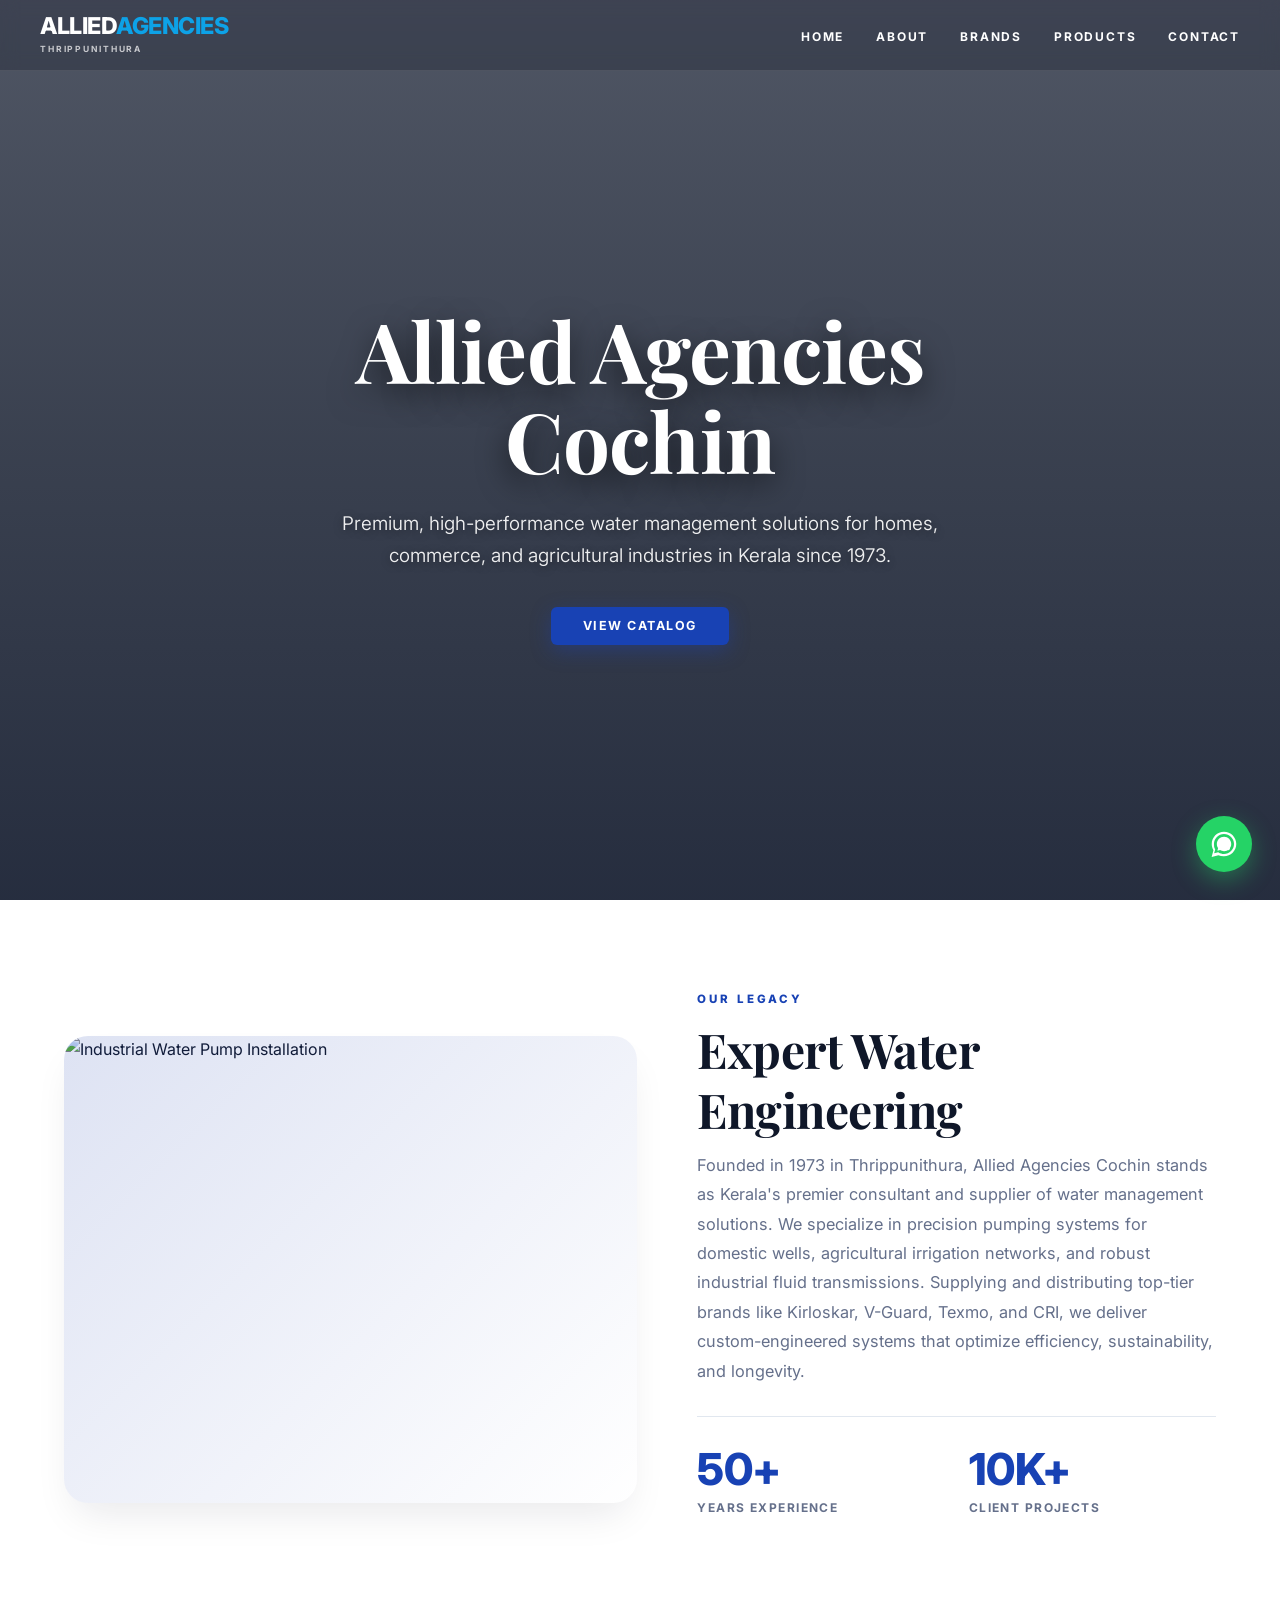
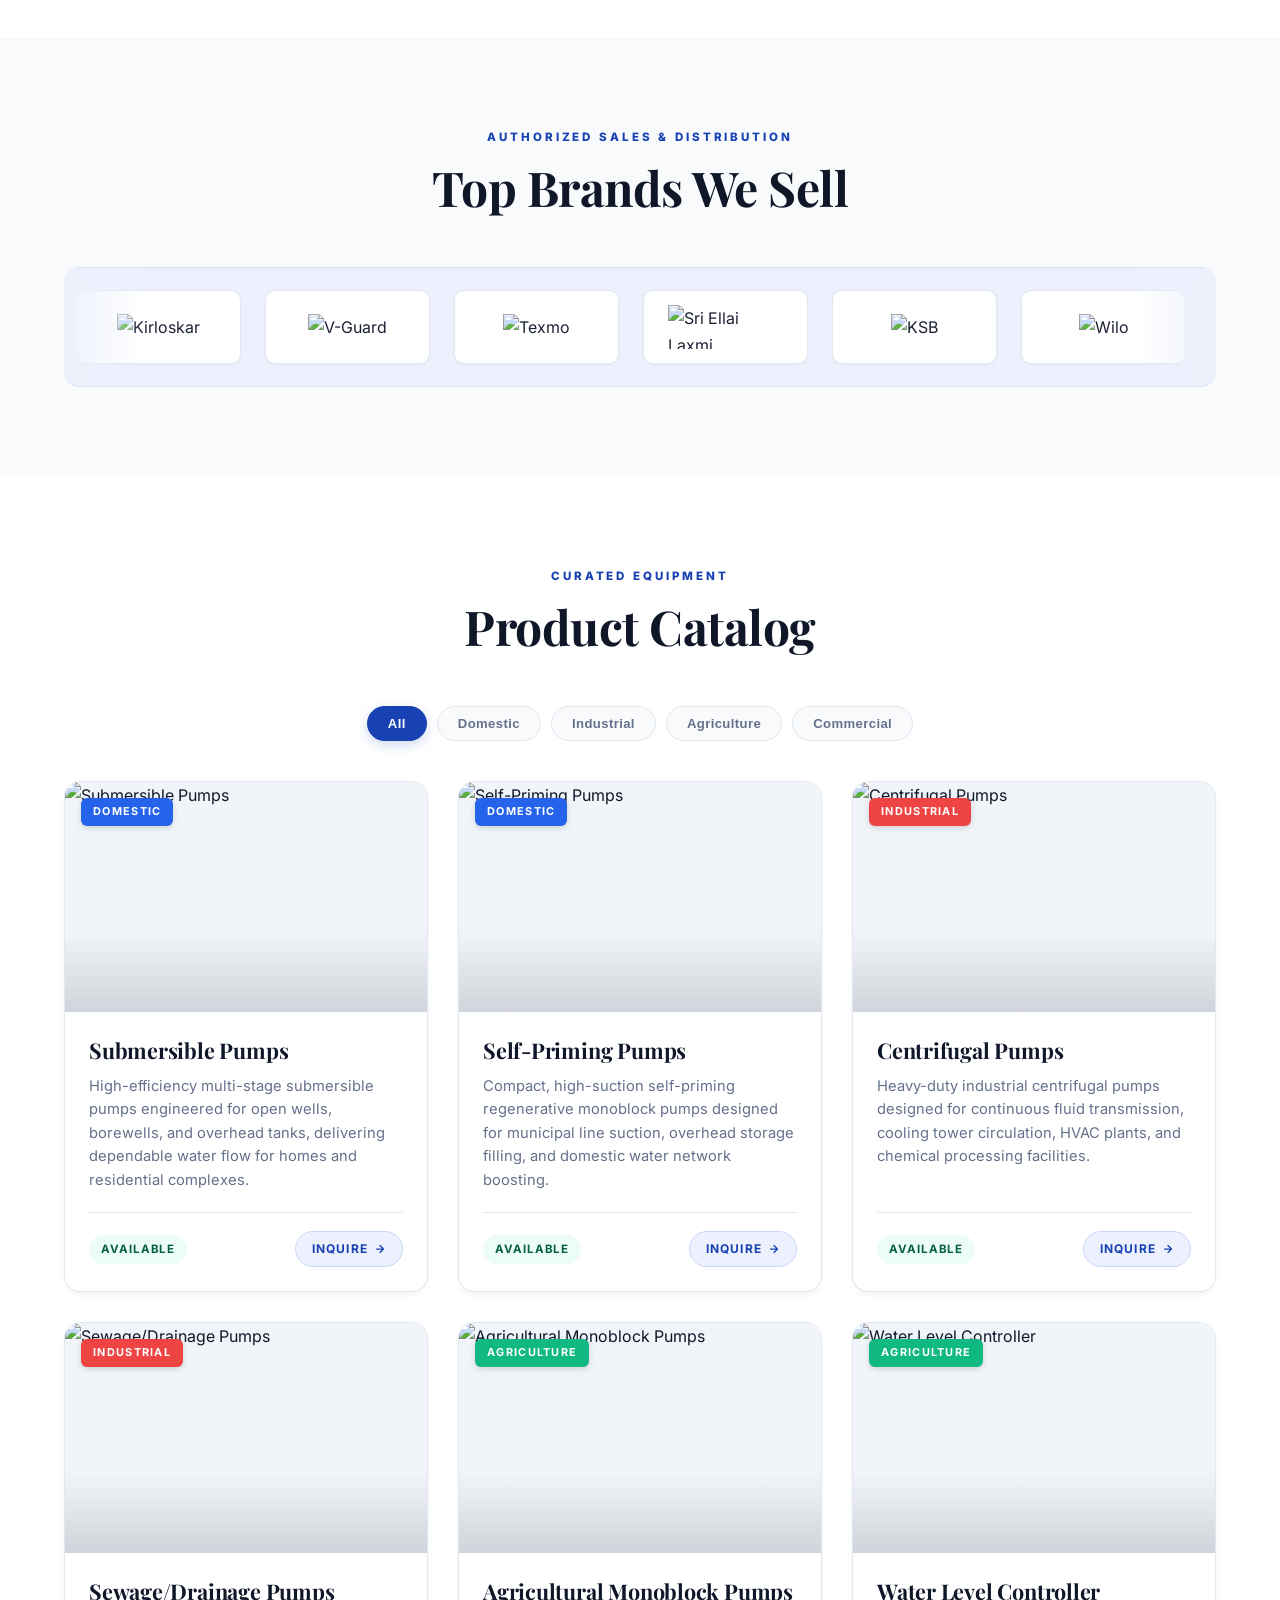
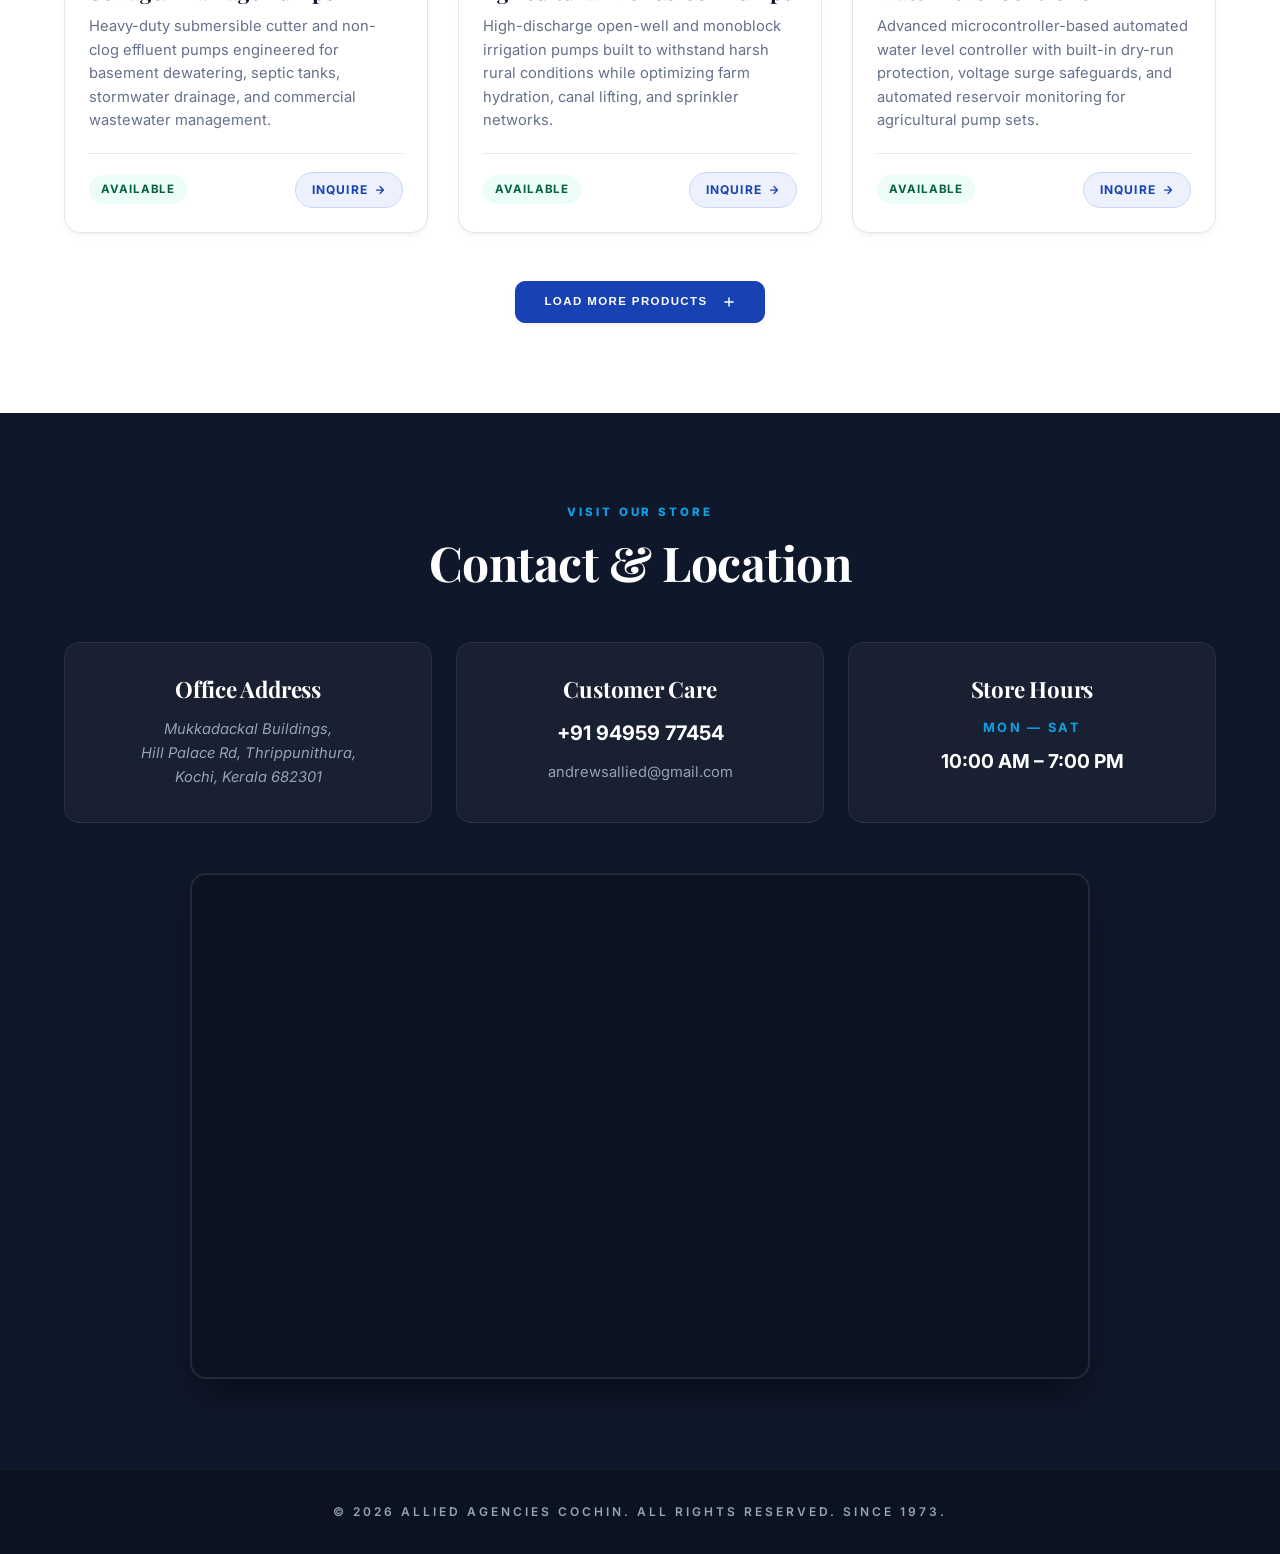
==== index.html @ 44603f3b "feat: enhance mobile UX, security protections, and hero/brand layout" ====
<!DOCTYPE html>
<html lang="en" class="scroll-smooth">
<head>
    <meta charset="utf-8">
    <meta name="viewport" content="width=device-width, initial-scale=1.0, shrink-to-fit=no">
    
    <!-- SEO Best Practices Metadata -->
    <title>Allied Agencies Cochin | Trusted Water Pump Suppliers since 1973</title>
    <meta name="description" content="Authorized distributors for Kirloskar, V-Guard, Texmo, and CRI pumps in Kerala. Providing precision water engineering and premium pumping solutions for over 50 years.">
    <meta name="keywords" content="Water Pumps Cochin, Allied Agencies, Kirloskar Pumps Kerala, V-Guard Pumps, Texmo dealers Kochi, CRI Pumps Kochi, Borewell Pump Kerala">
    
    <!-- OpenGraph Metadata -->
    <meta property="og:title" content="Allied Agencies Cochin - Premium Water Pumps">
    <meta property="og:description" content="Kerala's leading supplier for Kirloskar, V-Guard, Texmo, and CRI pumps. Delivering water management excellence since 1973.">
    <meta property="og:type" content="website">
    <meta property="og:url" content="https://www.alliedcochin.com">
    <meta property="og:image" content="https://images.unsplash.com/photo-1518837695005-2083093ee35b?auto=format&fit=crop&w=1200&q=80">
    <meta name="theme-color" content="#1e40af">
    
    <!-- Favicon Links -->
    <link rel="icon" type="image/svg+xml" href="favicon.svg">
    <link rel="apple-touch-icon" href="favicon.svg">
    
    <!-- Resource Hints & Above-The-Fold Preloads -->
    <link rel="preconnect" href="https://fonts.googleapis.com">
    <link rel="preconnect" href="https://fonts.gstatic.com" crossorigin>
    <link rel="preload" href="https://images.unsplash.com/photo-1518837695005-2083093ee35b?auto=format&fit=crop&w=1600&q=70" as="image">
    
    <!-- Structured Data (JSON-LD LocalBusiness Schema) -->
    <script type="application/ld+json">
    {
      "@context": "https://schema.org",
      "@type": "LocalBusiness",
      "name": "Allied Agencies Cochin",
      "image": "https://images.unsplash.com/photo-1518837695005-2083093ee35b?auto=format&fit=crop&w=1200&q=80",
      "telephone": "+919495977454",
      "email": "sales@alliedcochin.com",
      "url": "https://www.alliedcochin.com",
      "hasMap": "https://www.google.com/maps/place/Allied+Agencies+Cochin/@9.9469793,76.3490644,17z",
      "address": {
        "@type": "PostalAddress",
        "streetAddress": "Mukkadackal Buildings, Hill Palace Rd",
        "addressLocality": "Thrippunithura",
        "addressRegion": "Kerala",
        "postalCode": "682301",
        "addressCountry": "IN"
      },
      "openingHoursSpecification": [
        {
          "@type": "OpeningHoursSpecification",
          "dayOfWeek": ["Monday", "Tuesday", "Wednesday", "Thursday", "Friday", "Saturday"],
          "opens": "10:00",
          "closes": "19:00"
        }
      ],
      "sameAs": [
        "https://facebook.com/alliedcochin",
        "https://instagram.com/alliedcochin",
        "https://linkedin.com/company/alliedcochin"
      ],
      "priceRange": "₹₹"
    }
    </script>

    <!-- Project Stylesheet -->
    <link rel="stylesheet" href="src/css/style.css">
    
    <!-- Project Script (Deferred) -->
    <script src="src/js/app.js" defer></script>
</head>
<body>
    
    <!-- Main Header & Navigation -->
    <header>
        <nav id="navbar" class="transparent">
            <div class="nav-container container">
                <a href="#home" class="logo" id="nav-logo-link" aria-label="Allied Agencies Cochin Home">
                    <span class="logo-text">ALLIED<span style="color: var(--secondary)">AGENCIES</span></span>
                    <span class="logo-sub">Thrippunithura</span>
                </a>
                
                <ul class="nav-links" id="main-nav-links">
                    <li><a href="#home" id="nav-link-home">Home</a></li>
                    <li><a href="#about" id="nav-link-about">About</a></li>
                    <li><a href="#brands" id="nav-link-brands">Brands</a></li>
                    <li><a href="#products" id="nav-link-products">Products</a></li>
                    <li><a href="#contact" id="nav-link-contact">Contact</a></li>
                </ul>
                
                <button class="mobile-menu-btn" id="mobile-menu-btn" aria-label="Open mobile navigation drawer" aria-expanded="false" aria-controls="mobile-menu">
                    <svg viewBox="0 0 24 24" width="24" height="24" fill="none" stroke="currentColor" stroke-width="2">
                        <path d="M4 6h16M4 12h16M4 18h16" stroke-linecap="round" stroke-linejoin="round"></path>
                    </svg>
                </button>
            </div>
        </nav>
    </header>

    <!-- Mobile Navigation Overlay Drawer -->
    <div class="mobile-menu" id="mobile-menu" role="dialog" aria-modal="true" aria-label="Mobile Navigation">
        <button class="mobile-menu-close" id="mobile-menu-close" aria-label="Close mobile navigation drawer">
            <svg viewBox="0 0 24 24" width="24" height="24" fill="none" stroke="currentColor" stroke-width="2">
                <path d="M6 18L18 6M6 6l12 12" stroke-linecap="round" stroke-linejoin="round"></path>
            </svg>
        </button>
        <a href="#home" id="mobile-link-home">Home</a>
        <a href="#about" id="mobile-link-about">About</a>
        <a href="#brands" id="mobile-link-brands">Brands</a>
        <a href="#products" id="mobile-link-products">Products</a>
        <a href="#contact" id="mobile-link-contact">Contact</a>
    </div>

    <!-- WhatsApp Floating Action Button Widget -->
    <a href="https://wa.me/919495977454" class="whatsapp-float" id="whatsapp-float-widget" target="_blank" rel="noopener noreferrer" aria-label="Chat with Allied Agencies on WhatsApp">
        <svg viewBox="0 0 24 24" width="28" height="28" fill="currentColor">
            <path d="M12.031 6.172c-3.181 0-5.767 2.586-5.768 5.766-.001 1.298.38 2.27 1.019 3.287l-.582 2.128 2.182-.573c.978.58 1.911.928 3.145.929 3.178 0 5.767-2.587 5.768-5.766 0-3.18-2.587-5.771-5.764-5.771zm3.392 8.244c-.144.405-.837.774-1.17.824-.312.045-.634.063-1.03-.069-.232-.08-1.034-.404-1.956-1.223-.719-.637-1.203-1.427-1.345-1.667-.142-.24-.015-.371.106-.49.109-.107.24-.282.361-.421.121-.14.161-.24.241-.401.081-.162.04-.303-.02-.422s-.524-1.262-.718-1.73c-.19-.459-.382-.396-.525-.404l-.447-.008c-.154 0-.405.058-.616.288-.212.23-.807.788-.807 1.921 0 1.133.824 2.226.938 2.384.115.157 1.623 2.478 3.931 3.477.549.238.977.38 1.312.487.551.175 1.053.15 1.45.09.444-.066 1.366-.559 1.557-1.097.19-.539.19-1.001.134-1.097-.057-.096-.207-.152-.444-.271zM12 2.182C6.585 2.182 2.182 6.585 2.182 12c0 1.833.502 3.553 1.374 5.027l-1.45 5.305 5.441-1.427A9.762 9.762 0 0012 21.818c5.415 0 9.818-4.403 9.818-9.818s-4.403-9.818-9.818-9.818zM12 20c-1.554 0-3.047-.406-4.35-1.176l-.312-.184-3.232.848.862-3.15-.202-.322A7.947 7.947 0 014 12c0-4.411 3.589-8 8-8s8 3.589 8 8-3.589 8-8 8z"/>
        </svg>
    </a>

    <main>
        
        <!-- Hero Section -->
        <section id="home" class="hero">
            <div class="hero-content reveal">
                <h1 class="fluid-heading">Allied Agencies<br>Cochin</h1>
                <p>Premium, high-performance water management solutions for homes,<br>commerce, and agricultural industries in Kerala since 1973.</p>
                <a href="#products" class="btn btn-secondary" id="hero-cta-btn">VIEW CATALOG</a>
            </div>
        </section>

        <!-- About Section -->
        <section id="about" class="about">
            <div class="container">
                <div class="about-content">
                    <div class="about-image reveal">
                        <img src="https://images.unsplash.com/photo-1504328345606-18bbc8c9d7d1?auto=format&fit=crop&w=700&q=50" 
                             alt="Industrial Water Pump Installation" 
                             width="700" 
                             height="467" 
                             loading="lazy">
                    </div>
                    <div class="about-text reveal">
                        <span class="section-subtitle">Our Legacy</span>
                        <h2 class="section-title">Expert Water Engineering</h2>
                        <p>
                            Founded in 1973 in Thrippunithura, Allied Agencies Cochin stands as Kerala's premier consultant and supplier of water management solutions. We specialize in precision pumping systems for domestic wells, agricultural irrigation networks, and robust industrial fluid transmissions. Supplying and distributing top-tier brands like Kirloskar, V-Guard, Texmo, and CRI, we deliver custom-engineered systems that optimize efficiency, sustainability, and longevity.
                        </p>
                        <div class="about-stats">
                            <div class="stat-item">
                                <h4 id="stat-years">50+</h4>
                                <p>Years Experience</p>
                            </div>
                            <div class="stat-item">
                                <h4 id="stat-projects">10K+</h4>
                                <p>Client Projects</p>
                            </div>
                        </div>
                    </div>
                </div>
            </div>
        </section>

        <!-- Brands Section -->
        <section id="brands" class="brands">
            <div class="container">
                <div class="section-header reveal">
                    <span class="section-subtitle">Authorized Sales & Distribution</span>
                    <h2 class="section-title">Top Brands We Sell</h2>
                </div>
                
                <div class="marquee-wrapper reveal" id="brands-slider-container">
                    <div class="marquee-container" id="partners-marquee">
                        <!-- Hydrated dynamically from brands.json -->
                    </div>
                </div>
            </div>
        </section>

        <!-- Products Catalog Section -->
        <section id="products" class="products">
            <div class="container">
                <div class="section-header reveal">
                    <span class="section-subtitle">Curated Equipment</span>
                    <h2 class="section-title">Product Catalog</h2>
                </div>
                
                <!-- Category Filtering Buttons -->
                <div class="filters reveal" id="gallery-filters" role="tablist" aria-label="Product Categories">
                    <!-- Hydrated dynamically from products.json -->
                </div>
                
                <!-- Product Grid -->
                <div class="product-grid" id="product-grid" role="region" aria-live="polite">
                    <!-- Hydrated dynamically from products.json -->
                </div>

                <!-- Load More Pagination -->
                <div class="reveal" id="load-more-container" style="text-align: center; margin-top: 48px; display: none;">
                    <button class="btn btn-secondary" id="load-more-btn" aria-label="Load more products from our catalog">
                        Load More Products
                        <svg width="14" height="14" viewBox="0 0 24 24" fill="none" stroke="currentColor" stroke-width="2.5" stroke-linecap="round" stroke-linejoin="round" style="margin-left: 6px; transition: transform 0.3s;" id="load-more-icon">
                            <path d="M12 5v14M5 12h14"/>
                        </svg>
                    </button>
                </div>
            </div>
        </section>

        <!-- Contact Section -->
        <section id="contact" class="contact">
            <div class="container">
                <div class="section-header reveal">
                    <span class="section-subtitle" style="color: var(--secondary)">Visit Our Store</span>
                    <h2 class="section-title">Contact & Location</h2>
                </div>
                
                <div class="contact-grid">
                    <div class="contact-card reveal" id="contact-card-address">
                        <h3>Office Address</h3>
                        <address id="contact-address" class="contact-info">
                            Mukkadackal Buildings,<br>
                            Hill Palace Rd, Thrippunithura,<br>
                            Kochi, Kerala 682301
                        </address>
                    </div>
                    
                    <div class="contact-card reveal" id="contact-card-phone">
                        <h3>Customer Care</h3>
                        <a href="tel:+919495977454" id="contact-phone" class="contact-info" style="font-size: 1.25rem; font-weight: 700; color: var(--white); display: block; margin-bottom: 8px; text-decoration: none;">
                            +91 94959 77454
                        </a>
                        <a href="mailto:sales@alliedcochin.com" id="contact-email" class="contact-info" style="text-decoration: none;">
                            sales@alliedcochin.com
                        </a>
                    </div>
                    
                    <div class="contact-card reveal" id="contact-card-hours">
                        <h3>Store Hours</h3>
                        <span id="contact-days" class="contact-hours">Mon — Sat</span>
                        <p id="contact-hours" class="contact-info" style="font-size: 1.2rem; font-weight: 700; color: var(--white);">
                            10:00 AM – 7:00 PM
                        </p>
                    </div>
                </div>
                
                <!-- Google Maps Embed Container with custom Deferred system -->
                <div class="map-container reveal" id="interactive-store-map">
                    <div class="map-placeholder" id="map-placeholder">
                        <div class="loader"></div>
                        <p>Synchronizing Store Location...</p>
                    </div>
                    <iframe 
                        id="contact-map"
                        src="https://www.google.com/maps/embed?pb=!1m18!1m12!1m3!1d3929.843463094383!2d76.34906435714718!3d9.946979262202058!2m3!1f0!2f0!3f0!3m2!1i1024!2i768!4f13.1!3m3!1m2!1s0x3b08736fb5d50c73%3A0xe4a9dbcb890ad55f!2sAllied%20Agencies%20Cochin!5e0!3m2!1sen!2sin!4v1769162231967" 
                        allowfullscreen 
                        loading="lazy"
                        title="Allied Agencies Cochin Store Location Map">
                    </iframe>
                </div>
            </div>
        </section>
        
    </main>

    <!-- Footer Section -->
    <footer>
        <div class="container">
            <p>&copy; <span id="year">2026</span> Allied Agencies Cochin. All rights reserved. Since 1973.</p>
        </div>
    </footer>

</body>
</html>
---- src/css/style.css ----
/* Allied Agencies Cochin - Modern Premium Stylesheet */

@import url('https://fonts.googleapis.com/css2?family=Inter:wght@300;400;500;600;700;800&family=Playfair+Display:ital,wght@0,600;0,700;0,800;1,600&display=swap');

/* CSS Custom Properties & Core Variables */
:root {
    /* Harmonized Premium HSL Color Palette */
    --primary-hue: 224;
    --primary-sat: 76%;
    --primary: hsl(var(--primary-hue), var(--primary-sat), 40%);        /* Deep Sapphire Blue */
    --primary-hover: hsl(var(--primary-hue), var(--primary-sat), 33%);
    --primary-light: hsl(var(--primary-hue), var(--primary-sat), 96%);
    --primary-border: hsl(var(--primary-hue), var(--primary-sat), 88%);
    
    --secondary-hue: 199;
    --secondary-sat: 89%;
    --secondary: hsl(var(--secondary-hue), var(--secondary-sat), 48%);    /* Sky Blue */
    --secondary-hover: hsl(var(--secondary-hue), var(--secondary-sat), 40%);
    
    --text-hue: 222;
    --text: hsl(var(--text-hue), 47%, 11%);          /* Dark Slate */
    --text-light: hsl(var(--text-hue), 16%, 47%);    /* Muted Blue Gray */
    --text-muted: hsl(var(--text-hue), 12%, 60%);
    --bg: hsl(210, 40%, 98%);                        /* Off White Slate */
    --white: #ffffff;
    --border: hsl(214, 32%, 91%);
    
    /* System Colors */
    --success: #10b981;
    --warning: #f59e0b;
    --danger: #ef4444;
    
    /* Layout & Styling Values */
    --border-radius-xs: 6px;
    --border-radius-sm: 10px;
    --border-radius-md: 16px;
    --border-radius-lg: 24px;
    --border-radius-pill: 9999px;
    
    --shadow-xs: 0 1px 3px rgba(0, 0, 0, 0.05);
    --shadow-sm: 0 4px 8px -2px rgba(0, 0, 0, 0.05), 0 2px 4px -2px rgba(0, 0, 0, 0.03);
    --shadow-md: 0 10px 25px -5px rgba(0, 0, 0, 0.07), 0 8px 10px -6px rgba(0, 0, 0, 0.04);
    --shadow-lg: 0 20px 40px -12px rgba(15, 23, 42, 0.1);
    --shadow-premium: 0 25px 50px -12px rgba(30, 64, 175, 0.18), 0 10px 20px -8px rgba(14, 165, 233, 0.12);
    
    --transition-smooth: all 0.35s cubic-bezier(0.16, 1, 0.3, 1);
    --transition-fast: all 0.2s ease-out;
}

/* Reset and Base Styles */
*, *::before, *::after {
    box-sizing: border-box;
    margin: 0;
    padding: 0;
    -webkit-tap-highlight-color: transparent;
}

html {
    scroll-behavior: smooth;
    overflow-x: hidden;
    scrollbar-width: thin;
    scrollbar-color: var(--text-light) var(--bg);
}

body {
    font-family: 'Inter', system-ui, -apple-system, sans-serif;
    color: var(--text);
    background-color: var(--bg);
    line-height: 1.65;
    overflow-x: hidden;
    opacity: 0;
    transition: opacity 0.4s ease-out;
    -webkit-font-smoothing: antialiased;
    -moz-osx-font-smoothing: grayscale;
}

body.loaded {
    opacity: 1;
}

h1, h2, h3, h4, h5, h6 {
    font-family: 'Playfair Display', Georgia, serif;
    font-weight: 700;
    line-height: 1.25;
    color: var(--text);
    letter-spacing: -0.01em;
}

p {
    font-weight: 400;
    font-size: 0.98rem;
    color: var(--text-light);
}

.container {
    width: 100%;
    max-width: 1200px;
    margin: 0 auto;
    padding: 0 24px;
}

/* Custom Scrollbar */
::-webkit-scrollbar {
    width: 6px;
    height: 6px;
}
::-webkit-scrollbar-track {
    background: var(--bg);
}
::-webkit-scrollbar-thumb {
    background: hsl(var(--text-hue), 16%, 75%);
    border-radius: 3px;
}
::-webkit-scrollbar-thumb:hover {
    background: var(--text-light);
}

/* Typography Utilities */
.text-gradient {
    background: linear-gradient(135deg, var(--primary), var(--secondary));
    -webkit-background-clip: text;
    background-clip: text;
    -webkit-text-fill-color: transparent;
}

.fluid-heading {
    font-size: clamp(2.2rem, 6vw, 4.5rem);
    font-weight: 800;
    line-height: 1.15;
    letter-spacing: -0.025em;
}

/* Buttons & Interactive Elements */
.btn {
    display: inline-flex;
    align-items: center;
    justify-content: center;
    gap: 8px;
    padding: 13px 28px;
    background-color: var(--white);
    color: var(--text);
    text-decoration: none;
    border-radius: var(--border-radius-sm);
    font-weight: 700;
    text-transform: uppercase;
    letter-spacing: 0.12em;
    font-size: 0.72rem;
    transition: var(--transition-smooth);
    box-shadow: var(--shadow-sm);
    border: 1px solid var(--border);
    cursor: pointer;
    line-height: 1;
}

.btn:hover {
    background-color: var(--primary);
    color: var(--white);
    border-color: var(--primary);
    transform: translateY(-2px);
    box-shadow: var(--shadow-md);
}

.btn-secondary {
    background-color: var(--primary);
    color: var(--white);
    border-color: var(--primary);
}

.btn-secondary:hover {
    background-color: var(--primary-hover);
    border-color: var(--primary-hover);
}

/* ==========================================================================
   Navigation Bar (Glassmorphic & Responsive)
   ========================================================================== */
nav {
    position: fixed;
    top: 0;
    left: 0;
    width: 100%;
    z-index: 1000;
    background: rgba(255, 255, 255, 0.85);
    backdrop-filter: blur(16px);
    -webkit-backdrop-filter: blur(16px);
    transition: var(--transition-smooth);
    border-bottom: 1px solid rgba(226, 232, 240, 0.6);
}

nav.transparent {
    background: rgba(10, 15, 30, 0.25);
    border-bottom: 1px solid rgba(255, 255, 255, 0.1);
    backdrop-filter: blur(8px);
    -webkit-backdrop-filter: blur(8px);
}

nav.transparent .logo-text {
    color: var(--white);
}

nav.transparent .logo-sub {
    color: rgba(255, 255, 255, 0.8);
}

nav.transparent .nav-links a {
    color: var(--white);
}

nav.transparent .nav-links a::after {
    background-color: var(--secondary);
}

nav.scrolled {
    background: rgba(255, 255, 255, 0.95);
    box-shadow: 0 4px 20px -2px rgba(0, 0, 0, 0.06);
    border-bottom: 1px solid var(--border);
}

nav.scrolled.transparent {
    background: rgba(255, 255, 255, 0.95);
    border-bottom: 1px solid var(--border);
    backdrop-filter: blur(20px);
    -webkit-backdrop-filter: blur(20px);
}

nav.scrolled.transparent .logo-text {
    color: var(--text);
}

nav.scrolled.transparent .logo-sub {
    color: var(--primary);
}

nav.scrolled.transparent .nav-links a {
    color: var(--text);
}

nav.scrolled.transparent .nav-links a:hover {
    color: var(--primary);
}

.nav-container {
    display: flex;
    justify-content: space-between;
    align-items: center;
    padding: 14px 0;
    transition: var(--transition-smooth);
}

.logo {
    display: flex;
    flex-direction: column;
    text-decoration: none;
    z-index: 60;
}

.logo-text {
    font-size: 1.45rem;
    font-weight: 800;
    letter-spacing: -0.02em;
    color: var(--text);
    transition: var(--transition-smooth);
    line-height: 1.1;
}

.logo-sub {
    font-size: 8.5px;
    text-transform: uppercase;
    letter-spacing: 0.22em;
    color: var(--primary);
    opacity: 0.9;
    font-weight: 700;
    transition: var(--transition-smooth);
    margin-top: 2px;
}

.nav-links {
    display: flex;
    gap: 32px;
    list-style: none;
}

.nav-links a {
    text-decoration: none;
    color: var(--text);
    font-size: 0.75rem;
    text-transform: uppercase;
    letter-spacing: 0.15em;
    font-weight: 700;
    transition: var(--transition-fast);
    position: relative;
    padding: 6px 0;
}

.nav-links a:hover {
    color: var(--primary);
}

.nav-links a::after {
    content: '';
    position: absolute;
    bottom: 0;
    left: 0;
    width: 0;
    height: 2px;
    background-color: var(--primary);
    transition: var(--transition-fast);
    border-radius: 2px;
}

.nav-links a:hover::after {
    width: 100%;
}

.mobile-menu-btn {
    display: none;
    background: none;
    border: none;
    cursor: pointer;
    z-index: 60;
    padding: 8px;
    border-radius: var(--border-radius-xs);
    transition: var(--transition-fast);
}

.mobile-menu-btn:hover {
    background: rgba(255, 255, 255, 0.1);
}

.mobile-menu-btn svg {
    width: 26px;
    height: 26px;
    fill: none;
    stroke: var(--text);
    stroke-width: 2;
    transition: var(--transition-smooth);
    display: block;
}

nav.transparent .mobile-menu-btn svg {
    stroke: var(--white);
}

nav.scrolled.transparent .mobile-menu-btn svg {
    stroke: var(--text);
}

/* ==========================================================================
   Mobile Navigation Overlay Drawer
   ========================================================================== */
.mobile-menu {
    position: fixed;
    inset: 0;
    width: 100%;
    height: 100%;
    background: rgba(15, 23, 42, 0.97);
    backdrop-filter: blur(24px);
    -webkit-backdrop-filter: blur(24px);
    display: flex;
    flex-direction: column;
    align-items: center;
    justify-content: center;
    z-index: 1001;
    clip-path: circle(0% at calc(100% - 36px) 36px);
    transition: clip-path 0.5s cubic-bezier(0.77, 0, 0.175, 1);
    opacity: 0;
    pointer-events: none;
    padding: 24px;
}

.mobile-menu.active {
    clip-path: circle(150% at calc(100% - 36px) 36px);
    opacity: 1;
    pointer-events: auto;
}

.mobile-menu-close {
    position: absolute;
    top: 20px;
    right: 20px;
    background: rgba(255, 255, 255, 0.08);
    border: 1px solid rgba(255, 255, 255, 0.15);
    border-radius: 50%;
    width: 44px;
    height: 44px;
    display: flex;
    align-items: center;
    justify-content: center;
    cursor: pointer;
    transition: var(--transition-fast);
}

.mobile-menu-close:hover {
    background: rgba(255, 255, 255, 0.2);
    transform: scale(1.05);
}

.mobile-menu-close svg {
    width: 22px;
    height: 22px;
    fill: none;
    stroke: var(--white);
    stroke-width: 2.2;
}

.mobile-menu a {
    color: var(--white);
    text-decoration: none;
    font-size: 1.65rem;
    font-family: 'Playfair Display', Georgia, serif;
    font-weight: 700;
    margin-bottom: 1.75rem;
    transition: var(--transition-smooth);
    display: inline-block;
    padding: 4px 12px;
    letter-spacing: 0.02em;
}

.mobile-menu a:hover,
.mobile-menu a:active {
    color: var(--secondary);
    transform: scale(1.08);
}

/* ==========================================================================
   WhatsApp Floating Widget
   ========================================================================== */
.whatsapp-float {
    position: fixed;
    width: 56px;
    height: 56px;
    bottom: 28px;
    right: 28px;
    background-color: #25d366;
    color: var(--white);
    border-radius: 50%;
    box-shadow: 0 8px 24px rgba(37, 211, 102, 0.4);
    z-index: 990;
    display: flex;
    align-items: center;
    justify-content: center;
    transition: transform 0.35s cubic-bezier(0.34, 1.56, 0.64, 1), box-shadow 0.3s ease;
    text-decoration: none;
}

.whatsapp-float:hover {
    transform: scale(1.1) translateY(-2px);
    box-shadow: 0 12px 28px rgba(37, 211, 102, 0.5);
}

.whatsapp-float svg {
    width: 30px;
    height: 30px;
    fill: currentColor;
}

/* ==========================================================================
   Hero Section
   ========================================================================== */
.hero {
    min-height: 100vh;
    min-height: 100dvh;
    display: flex;
    align-items: center;
    justify-content: center;
    position: relative;
    overflow: hidden;
    background: linear-gradient(180deg, rgba(15, 23, 42, 0.72) 0%, rgba(10, 18, 36, 0.8) 50%, rgba(15, 23, 42, 0.9) 100%), 
                url('https://images.unsplash.com/photo-1518837695005-2083093ee35b?auto=format&fit=crop&w=1920&q=80') center/cover no-repeat;
    padding: 90px 0 60px;
}

.hero-content {
    text-align: center;
    color: var(--white);
    z-index: 10;
    max-width: 860px;
    margin: 0 auto;
    padding: 40px 24px 20px;
}

.hero h1 {
    font-family: 'Playfair Display', Georgia, 'Times New Roman', serif;
    font-size: clamp(3rem, 7.5vw, 5.2rem);
    font-weight: 700;
    color: var(--white);
    line-height: 1.08;
    margin-bottom: 24px;
    letter-spacing: -0.01em;
    text-shadow: 0 10px 30px rgba(0, 0, 0, 0.6);
}

.hero p {
    font-size: clamp(1rem, 1.8vw, 1.18rem);
    font-weight: 350;
    color: rgba(255, 255, 255, 0.92);
    margin-bottom: 36px;
    max-width: 660px;
    margin-left: auto;
    margin-right: auto;
    line-height: 1.65;
    text-shadow: 0 2px 10px rgba(0, 0, 0, 0.4);
}

.hero .btn-secondary {
    background-color: var(--primary);
    color: var(--white);
    border: none;
    border-radius: var(--border-radius-xs);
    padding: 13px 32px;
    font-size: 0.78rem;
    letter-spacing: 0.12em;
    font-weight: 700;
    box-shadow: 0 6px 20px rgba(30, 64, 175, 0.4);
    transition: var(--transition-smooth);
}

.hero .btn-secondary:hover {
    background-color: var(--primary-hover);
    transform: translateY(-2px);
    box-shadow: 0 10px 25px rgba(30, 64, 175, 0.6);
}

/* ==========================================================================
   General Section Layout
   ========================================================================== */
section {
    padding: 90px 0;
}

.section-header {
    text-align: center;
    max-width: 680px;
    margin: 0 auto 50px;
}

.section-subtitle {
    display: block;
    color: var(--primary);
    font-weight: 800;
    text-transform: uppercase;
    letter-spacing: 0.25em;
    font-size: 0.72rem;
    margin-bottom: 10px;
}

.section-title {
    font-size: clamp(1.85rem, 4vw, 3rem);
    color: var(--text);
    margin-bottom: 12px;
}

/* ==========================================================================
   About Section
   ========================================================================== */
.about {
    background: var(--white);
    position: relative;
}

.about-content {
    display: grid;
    grid-template-columns: 1.05fr 0.95fr;
    gap: 60px;
    align-items: center;
}

.about-image {
    position: relative;
    border-radius: var(--border-radius-lg);
    overflow: hidden;
    box-shadow: var(--shadow-lg);
}

.about-image::before {
    content: '';
    position: absolute;
    inset: 0;
    background: linear-gradient(135deg, rgba(30, 64, 175, 0.15), transparent);
    z-index: 1;
    pointer-events: none;
}

.about-image img {
    width: 100%;
    display: block;
    object-fit: cover;
    transition: var(--transition-smooth);
}

.about-image:hover img {
    transform: scale(1.02);
}

.about-text {
    display: flex;
    flex-direction: column;
}

.about-text p {
    font-size: 1.02rem;
    line-height: 1.8;
    margin-bottom: 30px;
}

.about-stats {
    display: grid;
    grid-template-columns: 1fr 1fr;
    gap: 24px;
    border-top: 1px solid var(--border);
    padding-top: 30px;
}

.stat-item h4 {
    font-size: 2.75rem;
    font-weight: 800;
    color: var(--primary);
    font-family: 'Inter', system-ui, sans-serif;
    line-height: 1;
    margin-bottom: 6px;
}

.stat-item p {
    font-size: 0.75rem;
    text-transform: uppercase;
    letter-spacing: 0.12em;
    color: var(--text-light);
    font-weight: 700;
}

/* ==========================================================================
   Brands Section (Marquee Carousel)
   ========================================================================== */
.brands {
    background: var(--bg);
}

.marquee-wrapper {
    position: relative;
    width: 100%;
    overflow: hidden;
    background: hsl(var(--primary-hue), var(--primary-sat), 96%);
    padding: 22px 0;
    border-top: 1px solid rgba(30, 64, 175, 0.08);
    border-bottom: 1px solid rgba(30, 64, 175, 0.08);
    box-shadow: inset 0 2px 6px rgba(0, 0, 0, 0.02);
    border-radius: var(--border-radius-md);
}

.marquee-wrapper::before,
.marquee-wrapper::after {
    content: '';
    position: absolute;
    top: 0;
    bottom: 0;
    width: 80px;
    z-index: 2;
    pointer-events: none;
}

.marquee-wrapper::before {
    left: 0;
    background: linear-gradient(to right, hsl(var(--primary-hue), var(--primary-sat), 96%), transparent);
}

.marquee-wrapper::after {
    right: 0;
    background: linear-gradient(to left, hsl(var(--primary-hue), var(--primary-sat), 96%), transparent);
}

.marquee-container {
    display: flex;
    width: max-content;
    animation: marquee-anim 28s linear infinite;
    align-items: center;
}

.partner-card {
    display: flex;
    align-items: center;
    justify-content: center;
    padding: 10px 24px;
    height: 74px;
    width: 165px;
    background: var(--white);
    border-radius: var(--border-radius-sm);
    box-shadow: var(--shadow-xs);
    border: 1px solid var(--border);
    margin: 0 12px;
    transition: var(--transition-smooth);
}

.partner-card:hover {
    transform: translateY(-3px);
    box-shadow: var(--shadow-sm);
    border-color: var(--secondary);
}

.brand-logo {
    max-height: 44px;
    max-width: 120px;
    width: auto;
    object-fit: contain;
    opacity: 0.95;
    transition: var(--transition-smooth);
}

.partner-card:hover .brand-logo {
    opacity: 1;
    transform: scale(1.03);
}

@keyframes marquee-anim {
    0% { transform: translate3d(0, 0, 0); }
    100% { transform: translate3d(-50%, 0, 0); }
}

.marquee-wrapper:hover .marquee-container {
    animation-play-state: paused;
}

/* ==========================================================================
   Product Catalog Section
   ========================================================================== */
.products {
    background: var(--white);
}

.filters {
    display: flex;
    justify-content: center;
    gap: 10px;
    margin-bottom: 40px;
    flex-wrap: wrap;
}

.filter-btn {
    background: var(--bg);
    border: 1px solid var(--border);
    color: var(--text-light);
    padding: 9px 20px;
    border-radius: var(--border-radius-pill);
    font-size: 0.82rem;
    font-weight: 600;
    letter-spacing: 0.03em;
    transition: var(--transition-fast);
    cursor: pointer;
    flex-shrink: 0;
}

.filter-btn:hover {
    color: var(--text);
    border-color: var(--text-light);
    background: var(--white);
}

.filter-btn.active {
    background: var(--primary);
    color: var(--white);
    border-color: var(--primary);
    box-shadow: 0 4px 12px rgba(30, 64, 175, 0.2);
}

.product-grid {
    display: grid;
    grid-template-columns: repeat(auto-fill, minmax(320px, 1fr));
    gap: 30px;
}

.product-card {
    background: var(--white);
    border-radius: var(--border-radius-md);
    overflow: hidden;
    border: 1px solid var(--border);
    box-shadow: var(--shadow-sm);
    transition: var(--transition-smooth);
    display: flex;
    flex-direction: column;
    height: 100%;
}

.product-card:hover {
    box-shadow: var(--shadow-lg);
    transform: translateY(-6px);
    border-color: rgba(30, 64, 175, 0.2);
}

.product-image {
    height: 230px;
    overflow: hidden;
    background: #f1f5f9;
    position: relative;
}

.product-image::after {
    content: '';
    position: absolute;
    bottom: 0;
    left: 0;
    width: 100%;
    height: 35%;
    background: linear-gradient(transparent, rgba(15, 23, 42, 0.15));
}

.product-image img {
    width: 100%;
    height: 100%;
    object-fit: cover;
    transition: var(--transition-smooth);
}

.product-card:hover .product-image img {
    transform: scale(1.05);
}

.product-category {
    position: absolute;
    top: 16px;
    left: 16px;
    color: var(--white);
    padding: 5px 12px;
    border-radius: var(--border-radius-xs);
    font-size: 0.68rem;
    font-weight: 700;
    text-transform: uppercase;
    letter-spacing: 0.12em;
    z-index: 10;
    box-shadow: 0 2px 6px rgba(0, 0, 0, 0.15);
}

/* Category Specific Background colors */
.bg-blue-500 { background-color: #2563eb; }
.bg-red-500 { background-color: #ef4444; }
.bg-green-500 { background-color: #10b981; }
.bg-yellow-500 { background-color: #f59e0b; }
.bg-purple-500 { background-color: #8b5cf6; }
.bg-teal-500 { background-color: #0d9488; }

.product-content {
    padding: 24px;
    flex: 1;
    display: flex;
    flex-direction: column;
}

.product-title {
    font-size: 1.35rem;
    font-weight: 700;
    margin-bottom: 10px;
    color: var(--text);
    line-height: 1.3;
}

.product-desc {
    color: var(--text-light);
    margin-bottom: 20px;
    flex: 1;
    font-size: 0.92rem;
    line-height: 1.6;
}

.product-actions {
    display: flex;
    justify-content: space-between;
    align-items: center;
    padding-top: 18px;
    border-top: 1px solid var(--border);
    margin-top: auto;
}

.product-badge {
    padding: 5px 12px;
    border-radius: var(--border-radius-pill);
    font-size: 0.72rem;
    font-weight: 700;
    text-transform: uppercase;
    letter-spacing: 0.08em;
}

.badge-green {
    background-color: #ecfdf5;
    color: #065f46;
}

.badge-amber {
    background-color: #fffbeb;
    color: #92400e;
}

.product-link {
    display: inline-flex;
    align-items: center;
    gap: 6px;
    padding: 7px 16px;
    background: var(--primary-light);
    color: var(--primary);
    text-decoration: none;
    font-size: 0.75rem;
    font-weight: 700;
    text-transform: uppercase;
    letter-spacing: 0.1em;
    border-radius: var(--border-radius-pill);
    border: 1px solid var(--primary-border);
    transition: var(--transition-fast);
}

.product-link:hover {
    background: var(--primary);
    color: var(--white);
    border-color: var(--primary);
    transform: translateY(-1px);
    box-shadow: 0 4px 10px rgba(30, 64, 175, 0.15);
}

/* ==========================================================================
   Contact & Location Section
   ========================================================================== */
.contact {
    background: #0f172a;
    color: var(--white);
    position: relative;
}

.contact .section-title {
    color: var(--white);
}

.contact-grid {
    display: grid;
    grid-template-columns: repeat(auto-fit, minmax(260px, 1fr));
    gap: 24px;
    margin-bottom: 50px;
}

.contact-card {
    background: rgba(255, 255, 255, 0.04);
    border: 1px solid rgba(255, 255, 255, 0.08);
    border-radius: var(--border-radius-md);
    padding: 32px 24px;
    text-align: center;
    transition: var(--transition-smooth);
}

.contact-card:hover {
    background: rgba(255, 255, 255, 0.07);
    border-color: rgba(255, 255, 255, 0.16);
    transform: translateY(-3px);
}

.contact-card h3 {
    margin-bottom: 14px;
    font-size: 1.4rem;
    color: var(--white);
}

.contact-info {
    color: #94a3b8;
    font-size: 0.92rem;
    line-height: 1.65;
}

.contact-hours {
    color: var(--secondary);
    font-weight: 700;
    text-transform: uppercase;
    letter-spacing: 0.18em;
    margin-bottom: 8px;
    display: block;
    font-size: 0.8rem;
}

/* Map Container with Modern Frame */
.map-container {
    max-width: 900px;
    width: 100%;
    margin: 0 auto;
    border-radius: var(--border-radius-md);
    overflow: hidden;
    box-shadow: 0 20px 40px -10px rgba(0, 0, 0, 0.5);
    border: 2px solid rgba(255, 255, 255, 0.1);
    aspect-ratio: 16 / 9;
    position: relative;
    background: #0b1220;
}

.map-placeholder {
    position: absolute;
    inset: 0;
    display: flex;
    flex-direction: column;
    align-items: center;
    justify-content: center;
    background: #0b1220;
    z-index: 10;
    transition: opacity 0.6s ease-out;
}

.map-placeholder.hidden {
    opacity: 0;
    pointer-events: none;
}

.map-placeholder .loader {
    width: 40px;
    height: 40px;
    border: 3px solid #1e293b;
    border-top: 3px solid var(--secondary);
    border-radius: 50%;
    animation: spin 0.9s linear infinite;
    margin-bottom: 16px;
}

@keyframes spin {
    0% { transform: rotate(0deg); }
    100% { transform: rotate(360deg); }
}

.map-placeholder p {
    color: #64748b;
    font-size: 0.75rem;
    text-transform: uppercase;
    letter-spacing: 0.2em;
    font-weight: 700;
}

iframe {
    display: block;
    position: absolute;
    inset: 0;
    width: 100%;
    height: 100%;
    border: none;
    opacity: 0;
    transition: opacity 0.6s ease-in-out;
}

iframe.loaded {
    opacity: 1;
}

/* ==========================================================================
   Footer Section
   ========================================================================== */
footer {
    background: #0b1220;
    color: #64748b;
    text-align: center;
    padding: 32px 0;
    border-top: 1px solid rgba(255, 255, 255, 0.06);
}

footer p {
    font-size: 0.75rem;
    text-transform: uppercase;
    letter-spacing: 0.25em;
    font-weight: 600;
    color: #94a3b8;
}

/* ==========================================================================
   Scroll Entrance Animations
   ========================================================================== */
.reveal {
    opacity: 0;
    transform: translateY(30px);
    transition: opacity 0.7s cubic-bezier(0.16, 1, 0.3, 1), 
                transform 0.7s cubic-bezier(0.16, 1, 0.3, 1);
}

.reveal.active {
    opacity: 1;
    transform: translateY(0);
}

/* ==========================================================================
   Responsive Design & Clean Mobile Experience
   ========================================================================== */

/* Tablets & Medium Screens */
@media (max-width: 992px) {
    .about-content {
        grid-template-columns: 1fr;
        gap: 36px;
    }
    
    .about-image {
        max-width: 580px;
        margin: 0 auto;
    }

    .about-text {
        text-align: left;
    }
}

/* Mobile Devices & Small Tablets (<= 768px) */
@media (max-width: 768px) {
    /* Layout & Spacing */
    section {
        padding: 54px 0;
    }

    .container {
        padding: 0 16px;
    }

    .section-header {
        margin: 0 auto 28px;
    }

    .section-subtitle {
        font-size: 0.68rem;
        letter-spacing: 0.2em;
        margin-bottom: 6px;
    }

    .section-title {
        font-size: clamp(1.65rem, 5.5vw, 2.1rem);
        margin-bottom: 8px;
    }

    /* Navigation */
    .nav-links {
        display: none;
    }
    
    .mobile-menu-btn {
        display: flex;
        align-items: center;
        justify-content: center;
    }
    
    .nav-container {
        padding: 10px 0;
    }
    
    .logo-text {
        font-size: 1.25rem;
    }

    .logo-sub {
        font-size: 7.5px;
        letter-spacing: 0.2em;
    }

    /* Floating WhatsApp Widget - Clean, compact & non-obstructive */
    .whatsapp-float {
        width: 48px;
        height: 48px;
        bottom: 18px;
        right: 18px;
        box-shadow: 0 6px 18px rgba(37, 211, 102, 0.35);
    }

    .whatsapp-float svg {
        width: 26px;
        height: 26px;
    }

    /* Hero Section */
    .hero {
        min-height: 100vh;
        min-height: 100dvh;
        padding: 80px 0 50px;
    }

    .hero-content {
        padding: 40px 16px 30px;
    }

    .hero h1 {
        font-size: clamp(1.85rem, 7.5vw, 2.4rem);
        margin-bottom: 14px;
        line-height: 1.18;
    }

    .hero p {
        font-size: 0.94rem;
        line-height: 1.6;
        margin-bottom: 28px;
        max-width: 95%;
    }

    .hero .btn {
        padding: 12px 26px;
        font-size: 0.7rem;
    }

    /* About Section */
    .about-image {
        max-height: 230px;
        border-radius: var(--border-radius-md);
    }

    .about-image img {
        height: 230px;
        object-fit: cover;
    }

    .about-text p {
        font-size: 0.92rem;
        line-height: 1.65;
        margin-bottom: 20px;
    }

    .about-stats {
        gap: 12px;
        padding-top: 20px;
        border-top: 1px solid var(--border);
    }

    .stat-item {
        background: hsl(var(--primary-hue), var(--primary-sat), 97%);
        border: 1px solid var(--primary-border);
        border-radius: var(--border-radius-sm);
        padding: 14px 10px;
        text-align: center;
    }

    .stat-item h4 {
        font-size: 1.85rem;
        margin-bottom: 2px;
    }

    .stat-item p {
        font-size: 0.68rem;
        letter-spacing: 0.08em;
    }

    /* Brands Marquee on Mobile */
    .marquee-wrapper {
        padding: 16px 0;
        border-radius: var(--border-radius-sm);
    }

    .marquee-wrapper::before,
    .marquee-wrapper::after {
        width: 32px;
    }

    .partner-card {
        width: 125px;
        height: 60px;
        padding: 6px 12px;
        margin: 0 6px;
        border-radius: var(--border-radius-xs);
    }

    .brand-logo {
        max-height: 36px;
        max-width: 95px;
    }

    /* Products Category Filters - Scrollable Pill Bar with Edge Fades */
    .filters {
        justify-content: flex-start;
        flex-wrap: nowrap;
        overflow-x: auto;
        -webkit-overflow-scrolling: touch;
        scroll-snap-type: x proximity;
        padding: 4px 16px 12px;
        margin: 0 -16px 24px -16px;
        gap: 8px;
        scrollbar-width: none;
    }
    
    .filters::-webkit-scrollbar {
        display: none;
    }

    .filter-btn {
        padding: 7px 16px;
        font-size: 0.78rem;
        scroll-snap-align: start;
        border-radius: var(--border-radius-pill);
    }

    /* Product Grid & Cards on Mobile */
    .product-grid {
        grid-template-columns: 1fr;
        gap: 18px;
    }

    .product-card {
        border-radius: var(--border-radius-sm);
    }

    .product-image {
        height: 185px;
    }

    .product-category {
        top: 12px;
        left: 12px;
        padding: 4px 10px;
        font-size: 0.62rem;
        border-radius: 4px;
    }

    .product-content {
        padding: 18px 16px;
    }

    .product-title {
        font-size: 1.18rem;
        margin-bottom: 8px;
    }

    .product-desc {
        font-size: 0.88rem;
        line-height: 1.55;
        margin-bottom: 16px;
    }

    .product-actions {
        padding-top: 14px;
    }

    .product-badge {
        font-size: 0.68rem;
        padding: 4px 10px;
    }

    .product-link {
        font-size: 0.72rem;
        padding: 6px 14px;
    }

    /* Contact Section on Mobile */
    .contact-grid {
        grid-template-columns: 1fr;
        gap: 12px;
        margin-bottom: 28px;
    }

    .contact-card {
        padding: 22px 18px;
        border-radius: var(--border-radius-sm);
    }

    .contact-card h3 {
        font-size: 1.2rem;
        margin-bottom: 8px;
    }

    .contact-info {
        font-size: 0.88rem;
        line-height: 1.6;
    }

    .map-container {
        aspect-ratio: 16 / 10;
        border-radius: var(--border-radius-sm);
    }

    footer {
        padding: 24px 0;
    }

    footer p {
        font-size: 0.68rem;
        letter-spacing: 0.15em;
    }
}

/* Small Screens & Compact Phones (<= 480px) */
@media (max-width: 480px) {
    .logo-text {
        font-size: 1.15rem;
    }
    
    .logo-sub {
        font-size: 7px;
    }
    
    .mobile-menu a {
        font-size: 1.45rem;
        margin-bottom: 1.4rem;
    }

    .stat-item h4 {
        font-size: 1.7rem;
    }

    .product-image {
        height: 175px;
    }
}

/* Load More Micro-Animations */
#load-more-btn #load-more-icon {
    transition: transform 0.3s cubic-bezier(0.175, 0.885, 0.32, 1.275);
}

#load-more-btn:hover #load-more-icon {
    transform: translateY(2px) scale(1.1);
}
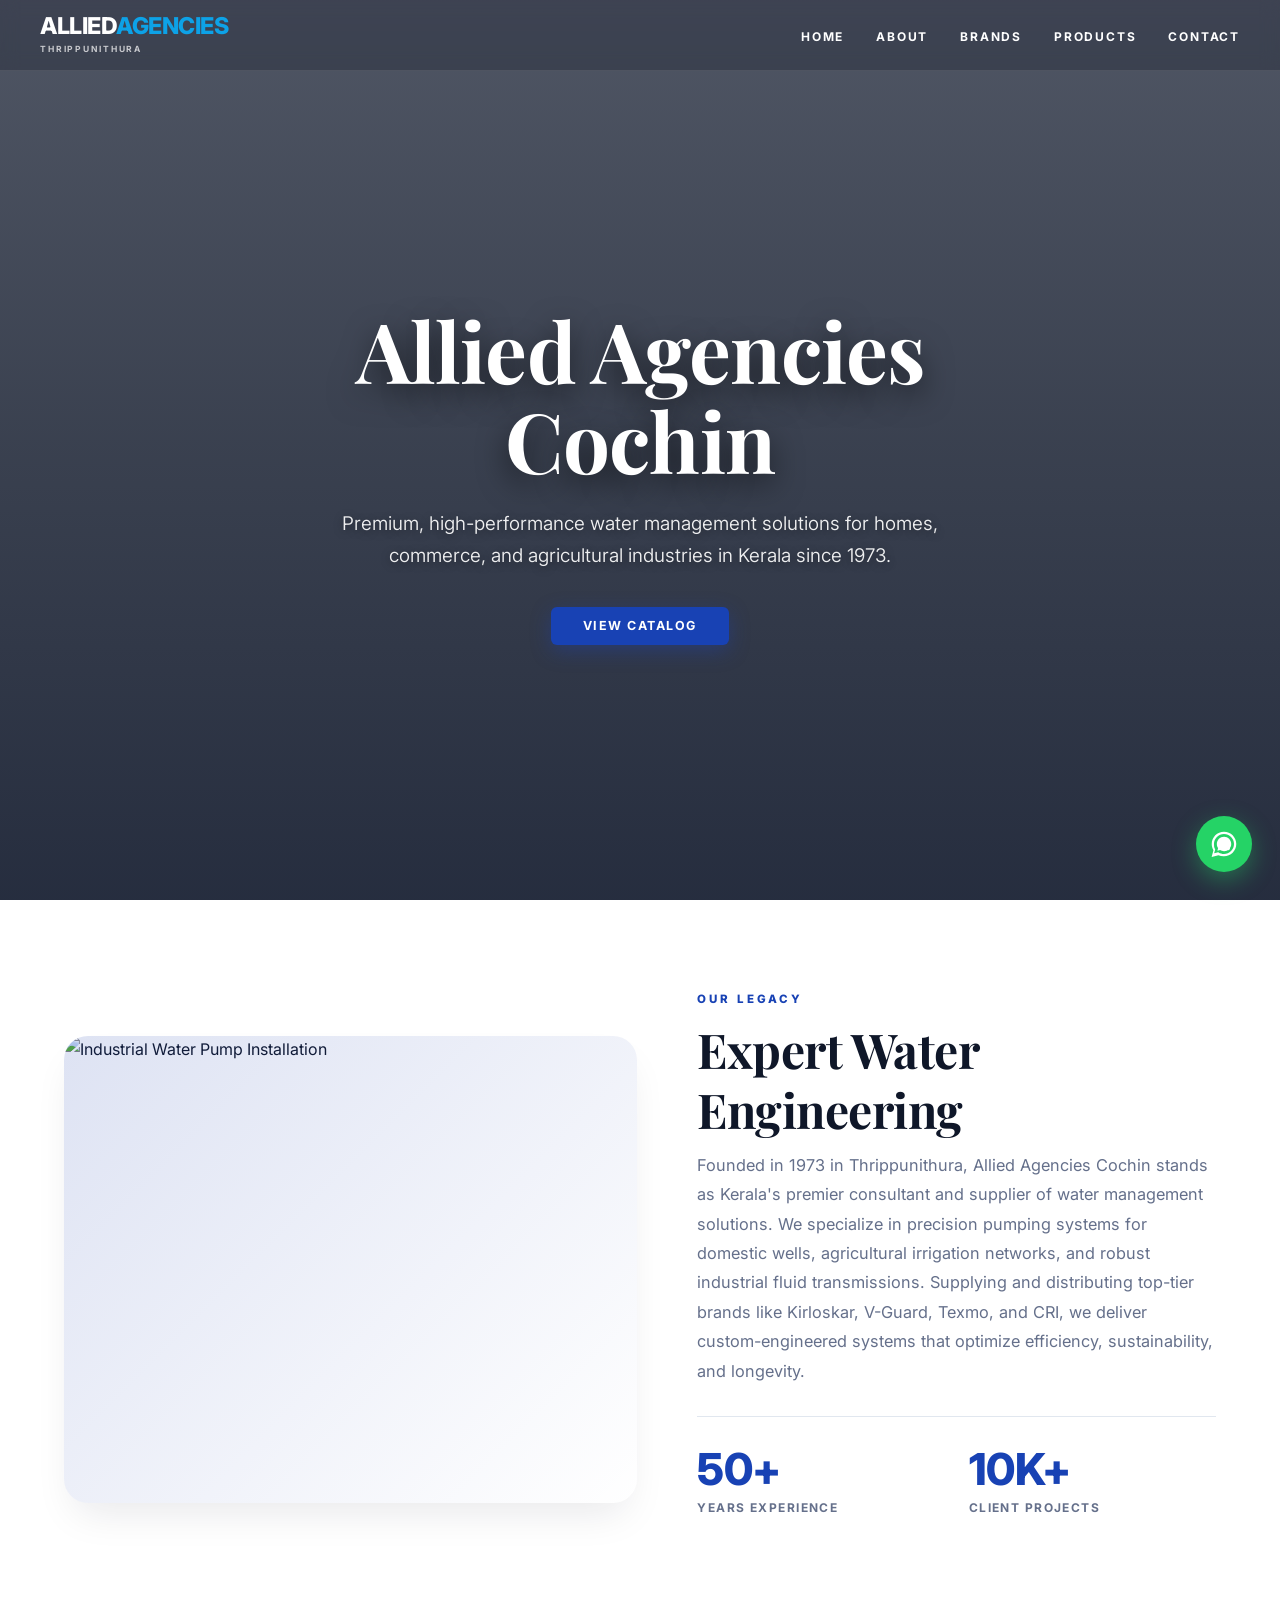
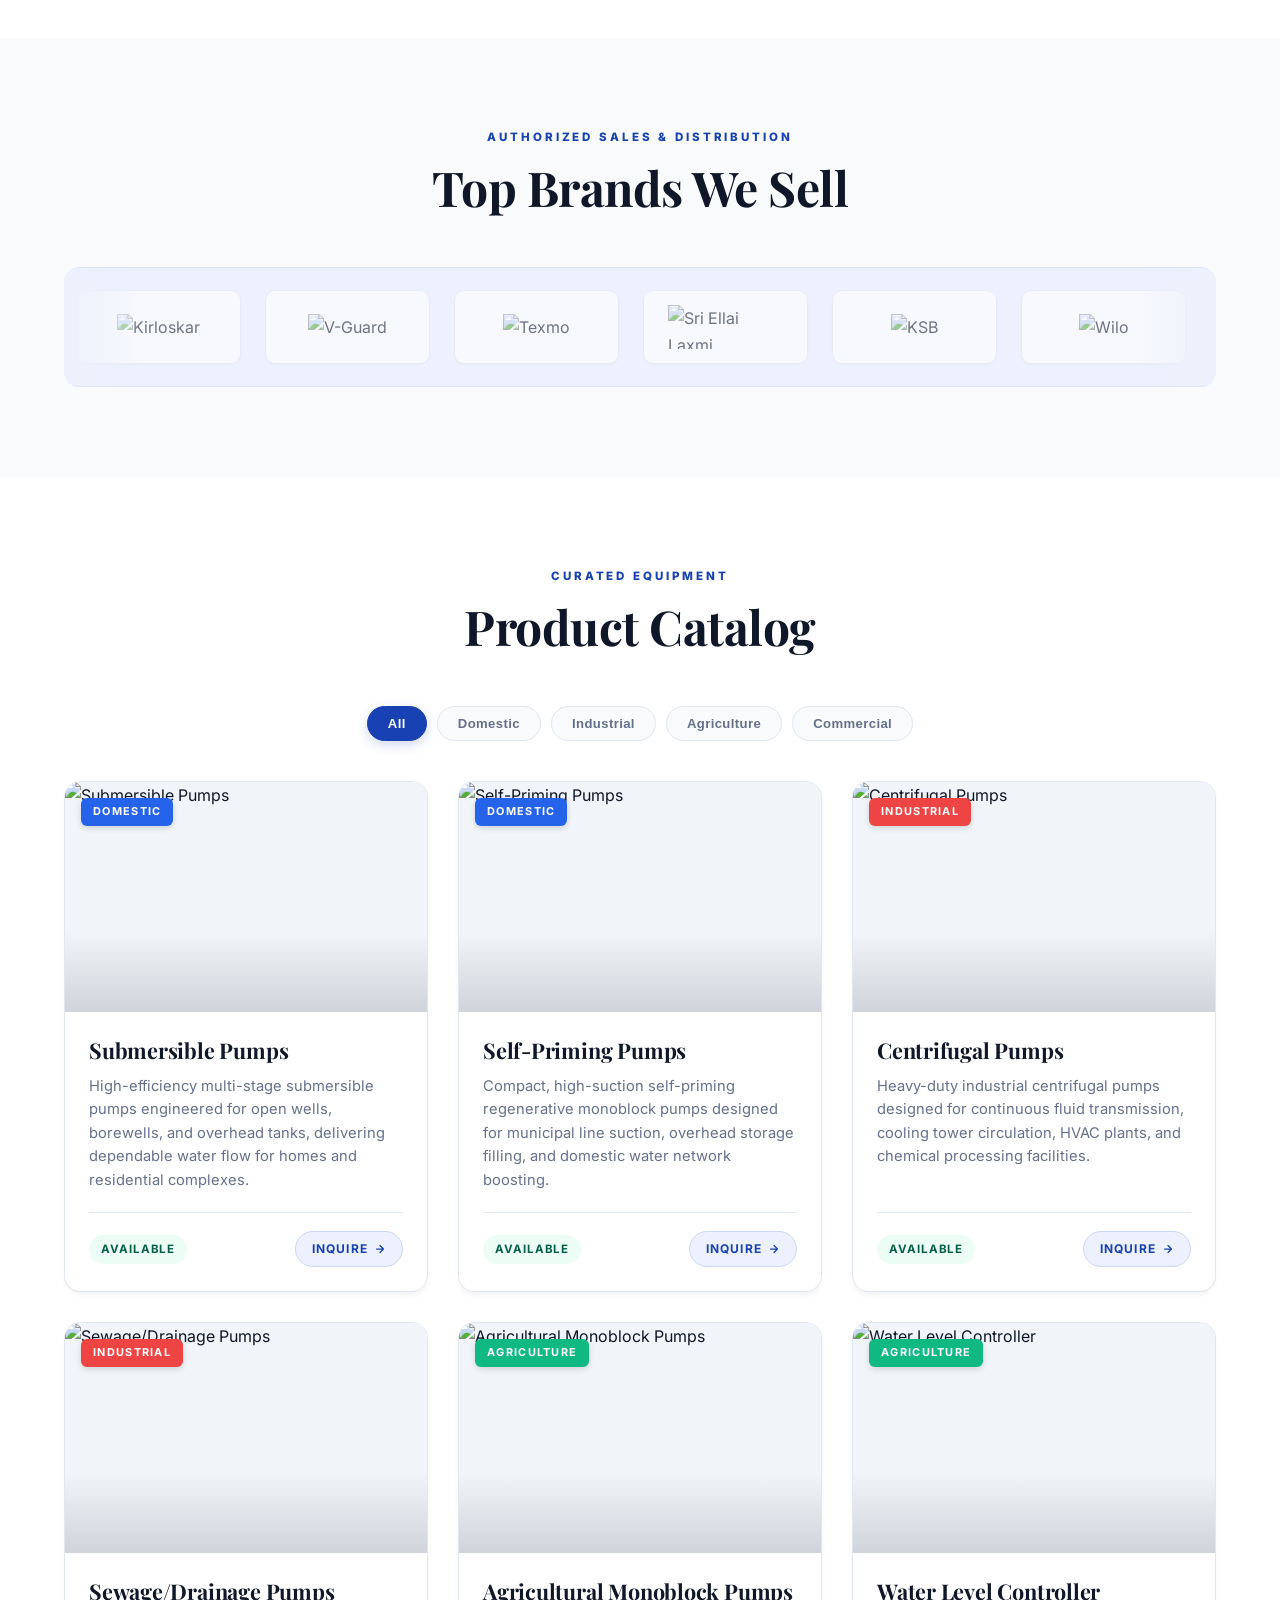
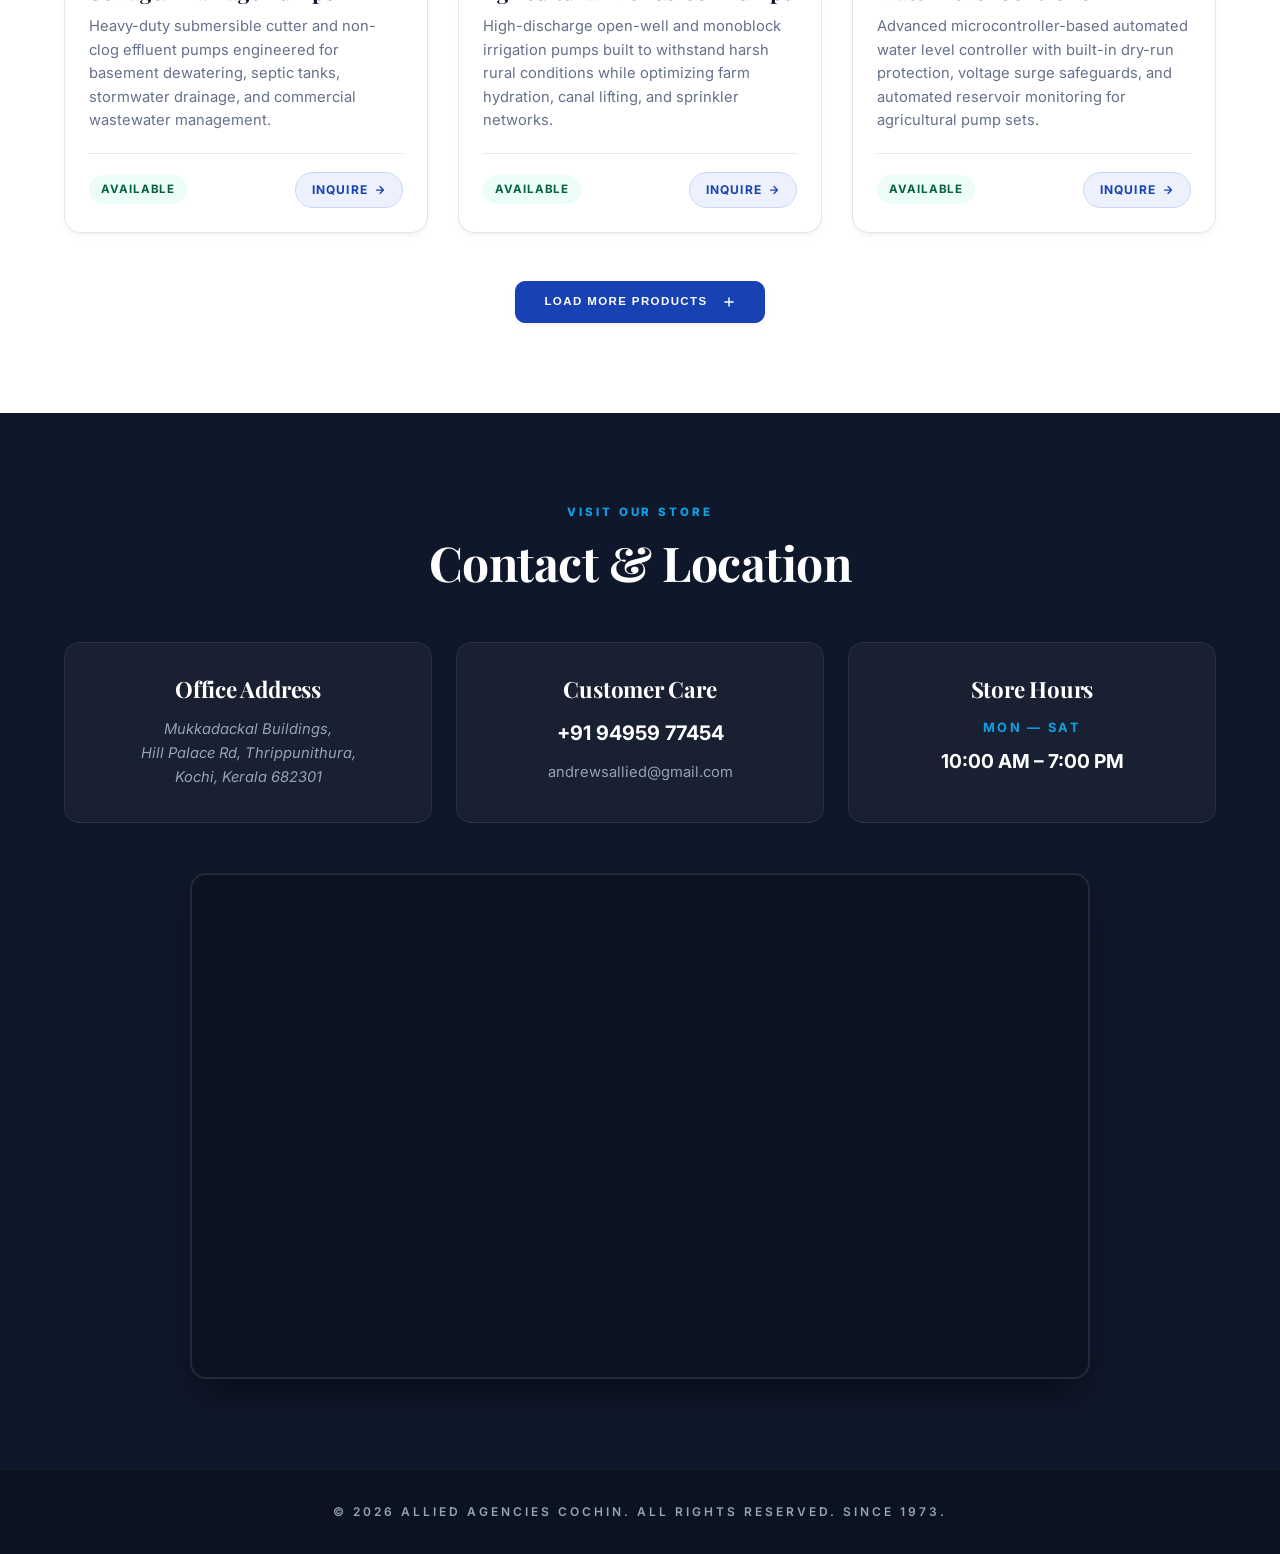
==== commit 1ae5d391: "feat: configure custom domain alliedagenciescochin.in, add SEO meta, image fallbacks, and a11y suppo" ====
--- a/index.html
+++ b/index.html
@@ -13,9 +13,18 @@
     <meta property="og:title" content="Allied Agencies Cochin - Premium Water Pumps">
     <meta property="og:description" content="Kerala's leading supplier for Kirloskar, V-Guard, Texmo, and CRI pumps. Delivering water management excellence since 1973.">
     <meta property="og:type" content="website">
-    <meta property="og:url" content="https://www.alliedcochin.com">
+    <meta property="og:url" content="https://alliedagenciescochin.in">
     <meta property="og:image" content="https://images.unsplash.com/photo-1518837695005-2083093ee35b?auto=format&fit=crop&w=1200&q=80">
     <meta name="theme-color" content="#1e40af">
+    
+    <!-- Twitter Card Metadata -->
+    <meta name="twitter:card" content="summary_large_image">
+    <meta name="twitter:title" content="Allied Agencies Cochin | Water Pump Specialists">
+    <meta name="twitter:description" content="Authorized distributors for Kirloskar, V-Guard, Texmo, and CRI pumps in Kerala since 1973.">
+    <meta name="twitter:image" content="https://images.unsplash.com/photo-1518837695005-2083093ee35b?auto=format&fit=crop&w=1200&q=80">
+    
+    <!-- Canonical URL Link -->
+    <link rel="canonical" href="https://alliedagenciescochin.in/">
     
     <!-- Favicon Links -->
     <link rel="icon" type="image/svg+xml" href="favicon.svg">
@@ -35,7 +44,7 @@
       "image": "https://images.unsplash.com/photo-1518837695005-2083093ee35b?auto=format&fit=crop&w=1200&q=80",
       "telephone": "+919495977454",
       "email": "sales@alliedcochin.com",
-      "url": "https://www.alliedcochin.com",
+      "url": "https://alliedagenciescochin.in",
       "hasMap": "https://www.google.com/maps/place/Allied+Agencies+Cochin/@9.9469793,76.3490644,17z",
       "address": {
         "@type": "PostalAddress",
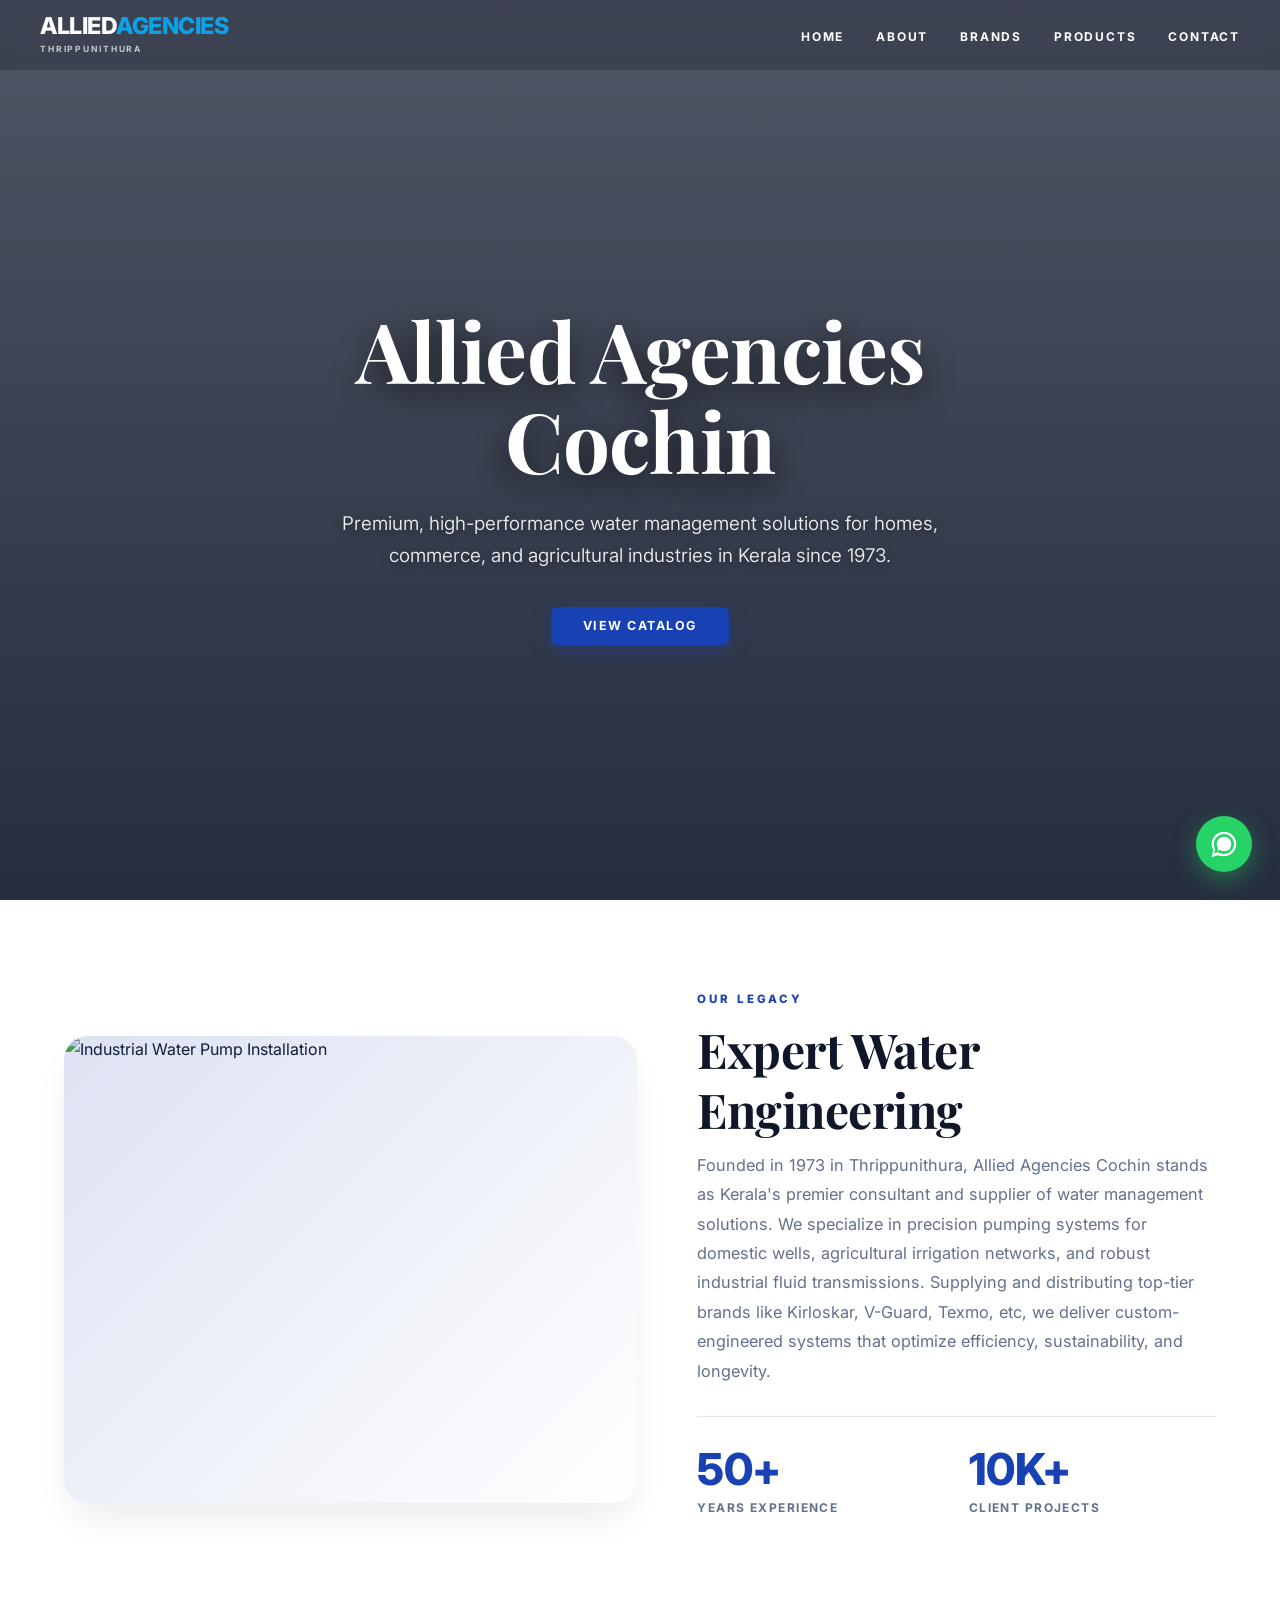
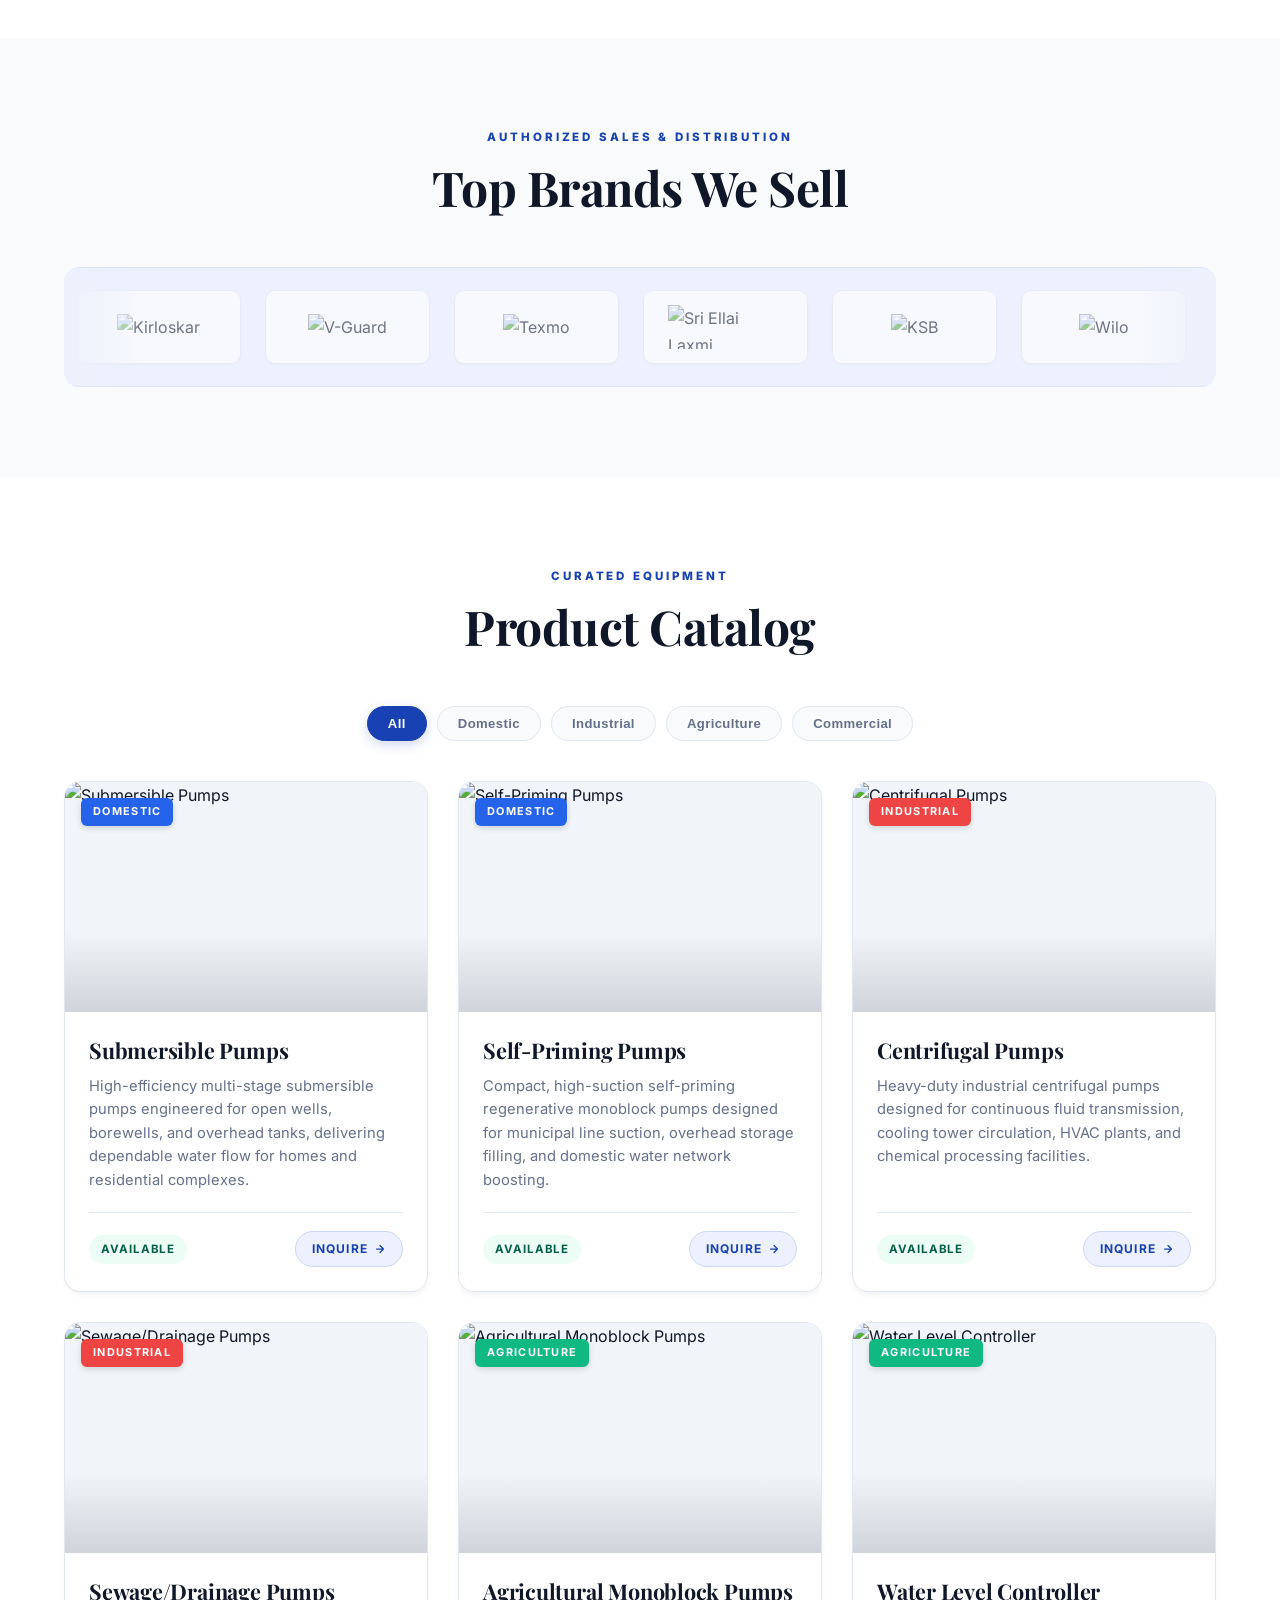
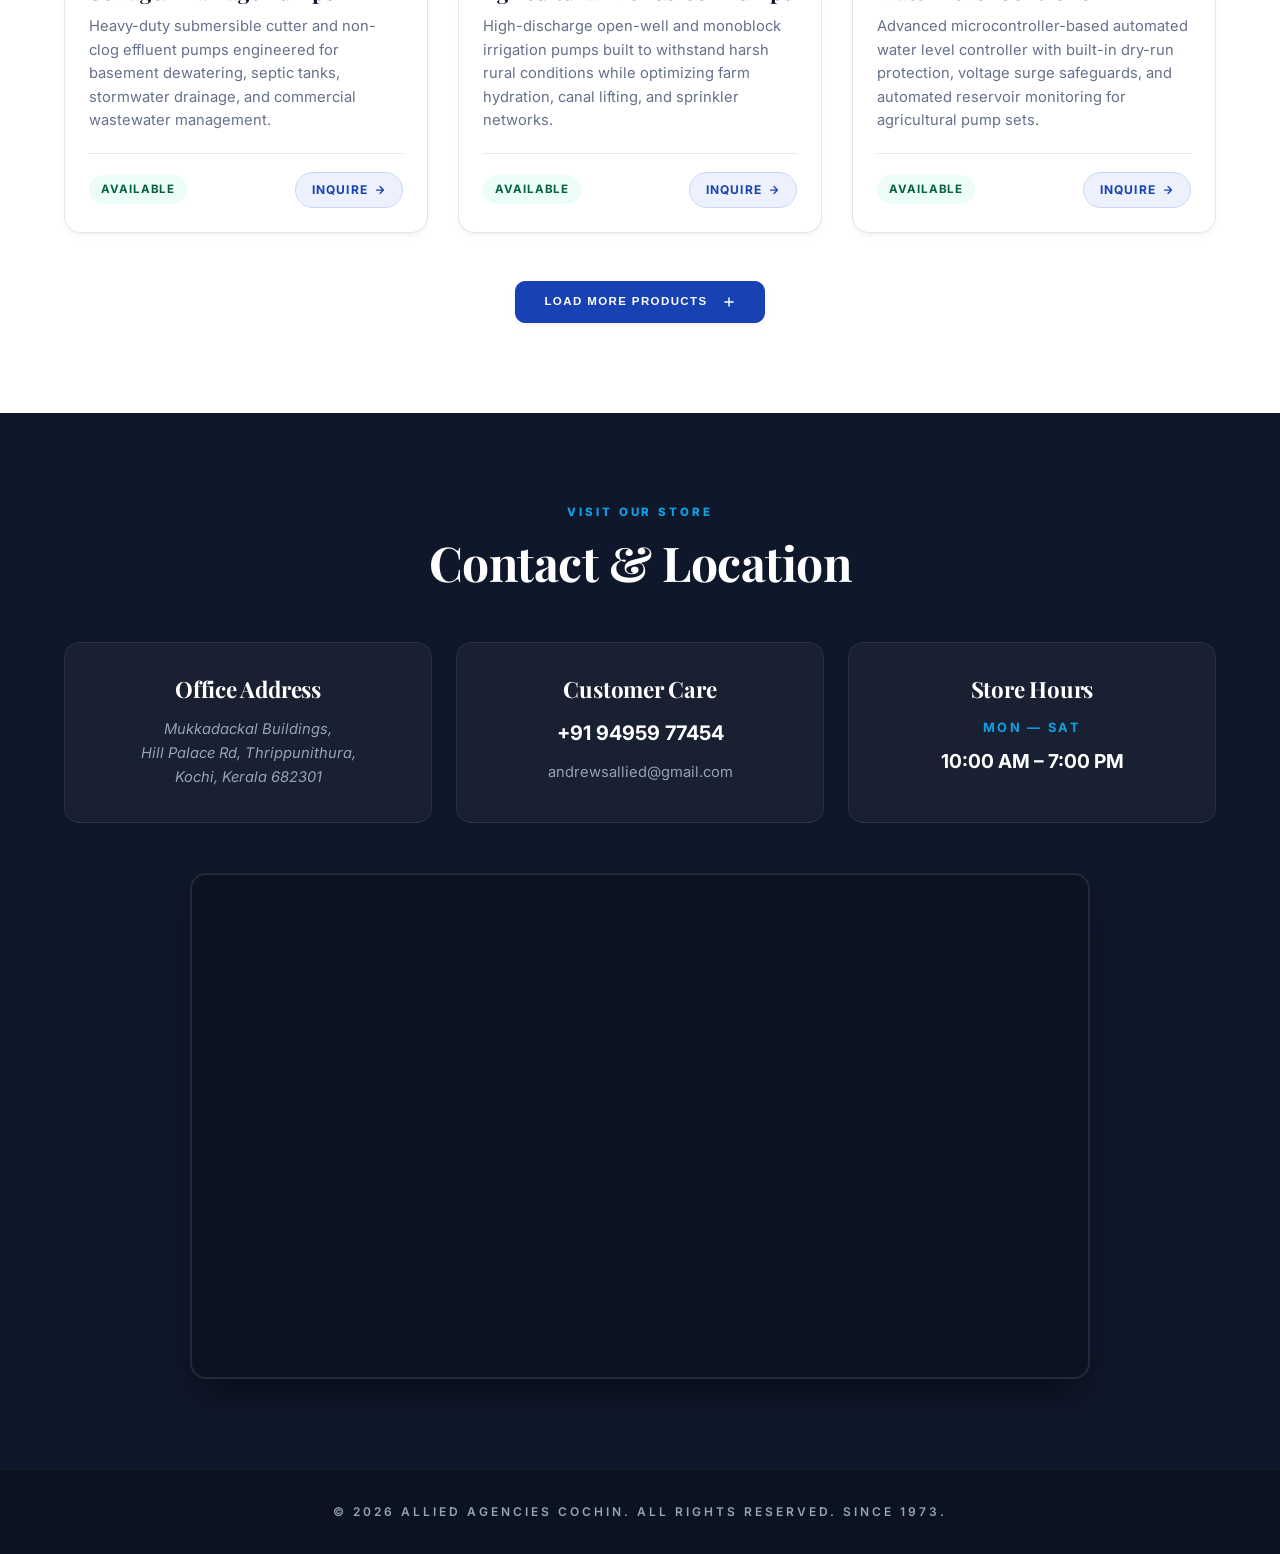
==== commit 9dc51107: "Update text in about section of index.html Replaced 'top-tier brands like Kirloskar, V-Guard, Texmo," ====
--- a/index.html
+++ b/index.html
@@ -4,36 +4,48 @@
     <meta charset="utf-8">
     <meta name="viewport" content="width=device-width, initial-scale=1.0, shrink-to-fit=no">
     
-    <!-- SEO Best Practices Metadata -->
-    <title>Allied Agencies Cochin | Trusted Water Pump Suppliers since 1973</title>
-    <meta name="description" content="Authorized distributors for Kirloskar, V-Guard, Texmo, and CRI pumps in Kerala. Providing precision water engineering and premium pumping solutions for over 50 years.">
-    <meta name="keywords" content="Water Pumps Cochin, Allied Agencies, Kirloskar Pumps Kerala, V-Guard Pumps, Texmo dealers Kochi, CRI Pumps Kochi, Borewell Pump Kerala">
-    
+    <!-- SEO Best Practices Metadata & Ranking Keywords -->
+    <title>Allied Agencies Cochin | Water Pump Dealers in Kochi, Kerala - Kirloskar, Texmo, V-Guard, CRI</title>
+    <meta name="description" content="Allied Agencies Cochin - Leading water pump dealers & suppliers in Kochi, Thrippunithura, Kerala since 1973. Authorized distributor for Kirloskar, Texmo, V-Guard, CRI, KSB submersible, borewell, monoblock & booster pumps.">
+    <meta name="keywords" content="Allied Agencies, Allied Agencies Cochin, Allied Agencies Thrippunithura, Water pump dealers in Kochi, Water pump suppliers Cochin, Kirloskar pumps Kerala, Texmo pump dealers Ernakulam, V-Guard pump distributors Kochi, CRI pumps Kochi, Submersible pump dealers Kerala, Borewell pumps Kochi, Monoblock pumps Kerala, Pressure booster pumps Cochin, Industrial water pumps Kerala, Agriculture pump dealers Thrippunithura, Water pumps Ernakulam">
+    
+    <!-- Geo Location Metadata for Local Search Ranking -->
+    <meta name="geo.region" content="IN-KL">
+    <meta name="geo.placename" content="Thrippunithura, Kochi, Ernakulam, Kerala">
+    <meta name="geo.position" content="9.946699;76.352489">
+    <meta name="ICBM" content="9.946699, 76.352489">
+
     <!-- OpenGraph Metadata -->
-    <meta property="og:title" content="Allied Agencies Cochin - Premium Water Pumps">
-    <meta property="og:description" content="Kerala's leading supplier for Kirloskar, V-Guard, Texmo, and CRI pumps. Delivering water management excellence since 1973.">
+    <meta property="og:title" content="Allied Agencies Cochin | Water Pump Dealers in Kochi, Kerala">
+    <meta property="og:description" content="Leading water pump suppliers & authorized distributors for Kirloskar, Texmo, V-Guard, and CRI pumps in Kochi, Kerala since 1973.">
     <meta property="og:type" content="website">
     <meta property="og:url" content="https://alliedagenciescochin.in">
-    <meta property="og:image" content="https://images.unsplash.com/photo-1518837695005-2083093ee35b?auto=format&fit=crop&w=1200&q=80">
+    <meta property="og:image" content="https://alliedagenciescochin.in/src/images/storefront.jpg">
     <meta name="theme-color" content="#1e40af">
     
     <!-- Twitter Card Metadata -->
     <meta name="twitter:card" content="summary_large_image">
-    <meta name="twitter:title" content="Allied Agencies Cochin | Water Pump Specialists">
-    <meta name="twitter:description" content="Authorized distributors for Kirloskar, V-Guard, Texmo, and CRI pumps in Kerala since 1973.">
-    <meta name="twitter:image" content="https://images.unsplash.com/photo-1518837695005-2083093ee35b?auto=format&fit=crop&w=1200&q=80">
+    <meta name="twitter:title" content="Allied Agencies Cochin | Water Pump Dealers in Kochi, Kerala">
+    <meta name="twitter:description" content="Authorized distributors for Kirloskar, Texmo, V-Guard, and CRI pumps in Kochi, Kerala since 1973.">
+    <meta name="twitter:image" content="https://alliedagenciescochin.in/src/images/storefront.jpg">
     
     <!-- Canonical URL Link -->
     <link rel="canonical" href="https://alliedagenciescochin.in/">
     
-    <!-- Favicon Links -->
-    <link rel="icon" type="image/svg+xml" href="favicon.svg">
-    <link rel="apple-touch-icon" href="favicon.svg">
+    <!-- Favicon & Touch Icons (Google Search & Multi-Device Optimized) -->
+    <link rel="icon" type="image/svg+xml" href="src/images/favicons/favicon.svg">
+    <link rel="icon" type="image/png" sizes="48x48" href="src/images/favicons/favicon-48x48.png">
+    <link rel="icon" type="image/png" sizes="96x96" href="src/images/favicons/favicon-96x96.png">
+    <link rel="icon" type="image/png" sizes="32x32" href="src/images/favicons/favicon-32x32.png">
+    <link rel="icon" type="image/png" sizes="16x16" href="src/images/favicons/favicon-16x16.png">
+    <link rel="apple-touch-icon" sizes="180x180" href="src/images/favicons/apple-touch-icon.png">
+    <link rel="shortcut icon" href="favicon.ico">
+    <link rel="manifest" href="site.webmanifest">
     
     <!-- Resource Hints & Above-The-Fold Preloads -->
     <link rel="preconnect" href="https://fonts.googleapis.com">
     <link rel="preconnect" href="https://fonts.gstatic.com" crossorigin>
-    <link rel="preload" href="https://images.unsplash.com/photo-1518837695005-2083093ee35b?auto=format&fit=crop&w=1600&q=70" as="image">
+    <link rel="preload" href="https://images.unsplash.com/photo-1518837695005-2083093ee35b?auto=format&fit=crop&w=1920&q=80" as="image">
     
     <!-- Structured Data (JSON-LD LocalBusiness Schema) -->
     <script type="application/ld+json">
@@ -41,11 +53,14 @@
       "@context": "https://schema.org",
       "@type": "LocalBusiness",
       "name": "Allied Agencies Cochin",
-      "image": "https://images.unsplash.com/photo-1518837695005-2083093ee35b?auto=format&fit=crop&w=1200&q=80",
+      "alternateName": ["Allied Agencies", "Allied Agencies Thrippunithura"],
+      "description": "Authorized water pump dealers and distributors in Kochi, Kerala for Kirloskar, Texmo, V-Guard, CRI, and KSB pumps since 1973.",
+      "image": "https://alliedagenciescochin.in/src/images/storefront.jpg",
+      "logo": "https://alliedagenciescochin.in/src/images/favicons/android-chrome-512x512.png",
       "telephone": "+919495977454",
       "email": "sales@alliedcochin.com",
       "url": "https://alliedagenciescochin.in",
-      "hasMap": "https://www.google.com/maps/place/Allied+Agencies+Cochin/@9.9469793,76.3490644,17z",
+      "hasMap": "https://www.google.com/maps/place/Allied+Agencies+Cochin/@9.9466988,76.352489,17z",
       "address": {
         "@type": "PostalAddress",
         "streetAddress": "Mukkadackal Buildings, Hill Palace Rd",
@@ -54,6 +69,40 @@
         "postalCode": "682301",
         "addressCountry": "IN"
       },
+      "geo": {
+        "@type": "GeoCoordinates",
+        "latitude": 9.9466988,
+        "longitude": 76.352489
+      },
+      "areaServed": [
+        "Thrippunithura",
+        "Kochi",
+        "Cochin",
+        "Ernakulam",
+        "Kakkanad",
+        "Aluva",
+        "Kalamassery",
+        "Fort Kochi",
+        "Angamaly",
+        "Perumbavoor",
+        "Kottayam",
+        "Thrissur",
+        "Kerala"
+      ],
+      "knowsAbout": [
+        "Water Pumps",
+        "Submersible Pumps",
+        "Borewell Pumps",
+        "Self-Priming Pumps",
+        "Centrifugal Pumps",
+        "Pressure Booster Systems",
+        "Agricultural Monoblock Pumps",
+        "Kirloskar Pumps",
+        "Texmo Pumps",
+        "V-Guard Pumps",
+        "CRI Pumps",
+        "KSB Pumps"
+      ],
       "openingHoursSpecification": [
         {
           "@type": "OpeningHoursSpecification",
@@ -152,7 +201,7 @@
                         <span class="section-subtitle">Our Legacy</span>
                         <h2 class="section-title">Expert Water Engineering</h2>
                         <p>
-                            Founded in 1973 in Thrippunithura, Allied Agencies Cochin stands as Kerala's premier consultant and supplier of water management solutions. We specialize in precision pumping systems for domestic wells, agricultural irrigation networks, and robust industrial fluid transmissions. Supplying and distributing top-tier brands like Kirloskar, V-Guard, Texmo, and CRI, we deliver custom-engineered systems that optimize efficiency, sustainability, and longevity.
+                            Founded in 1973 in Thrippunithura, Allied Agencies Cochin stands as Kerala's premier consultant and supplier of water management solutions. We specialize in precision pumping systems for domestic wells, agricultural irrigation networks, and robust industrial fluid transmissions. Supplying and distributing top-tier brands like Kirloskar, V-Guard, Texmo, etc, we deliver custom-engineered systems that optimize efficiency, sustainability, and longevity.
                         </p>
                         <div class="about-stats">
                             <div class="stat-item">
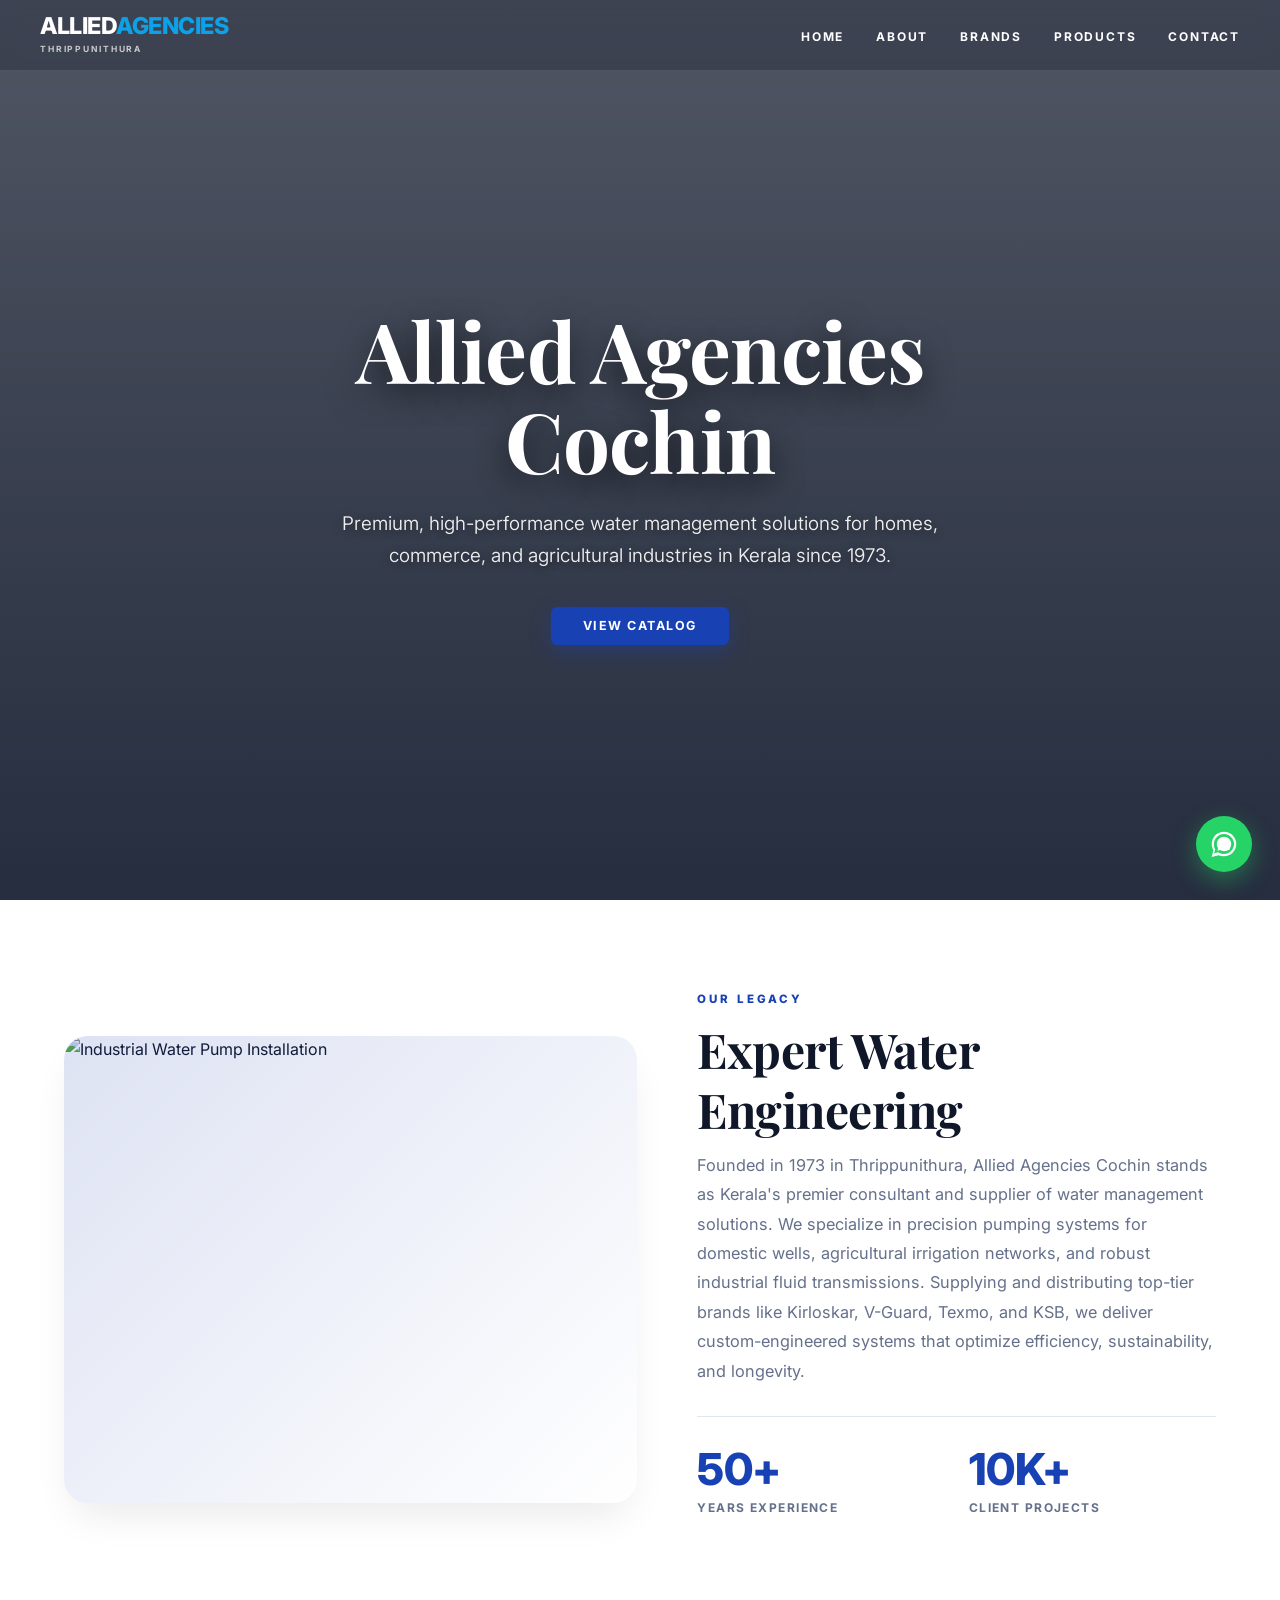
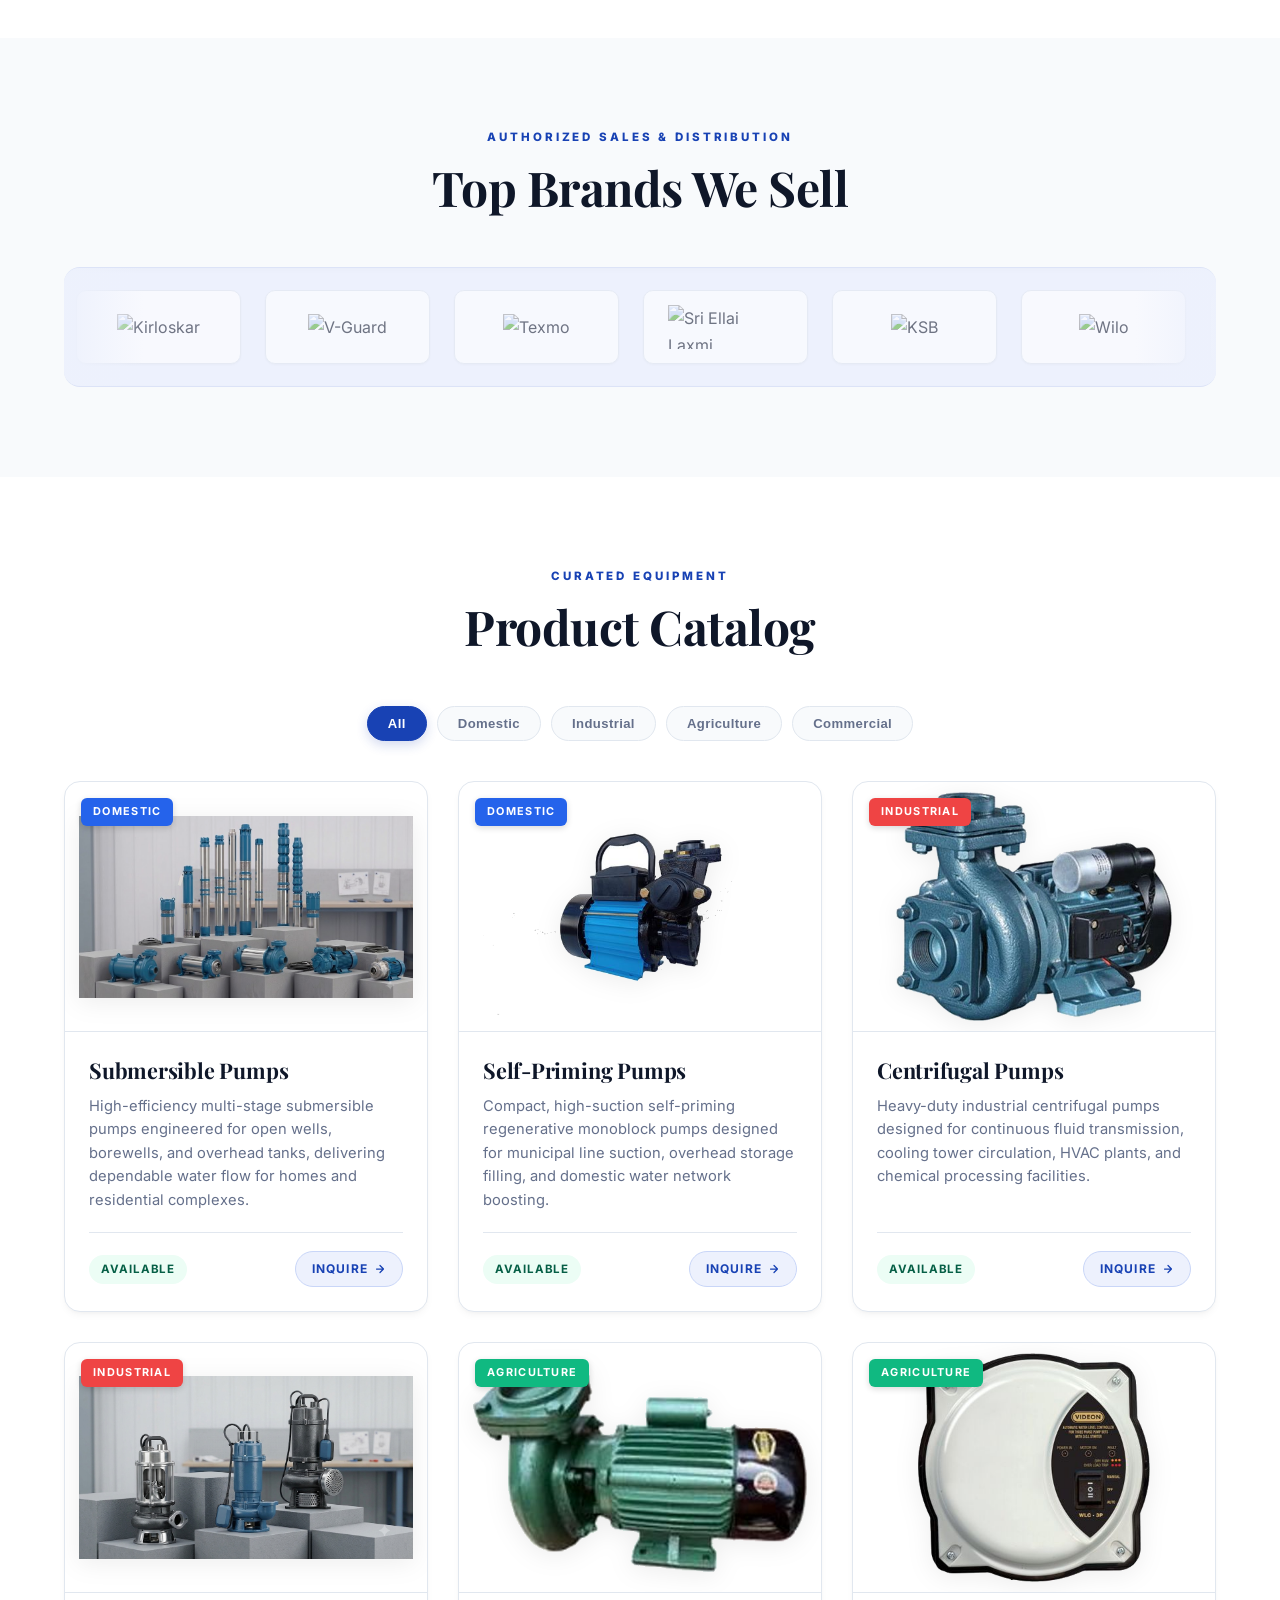
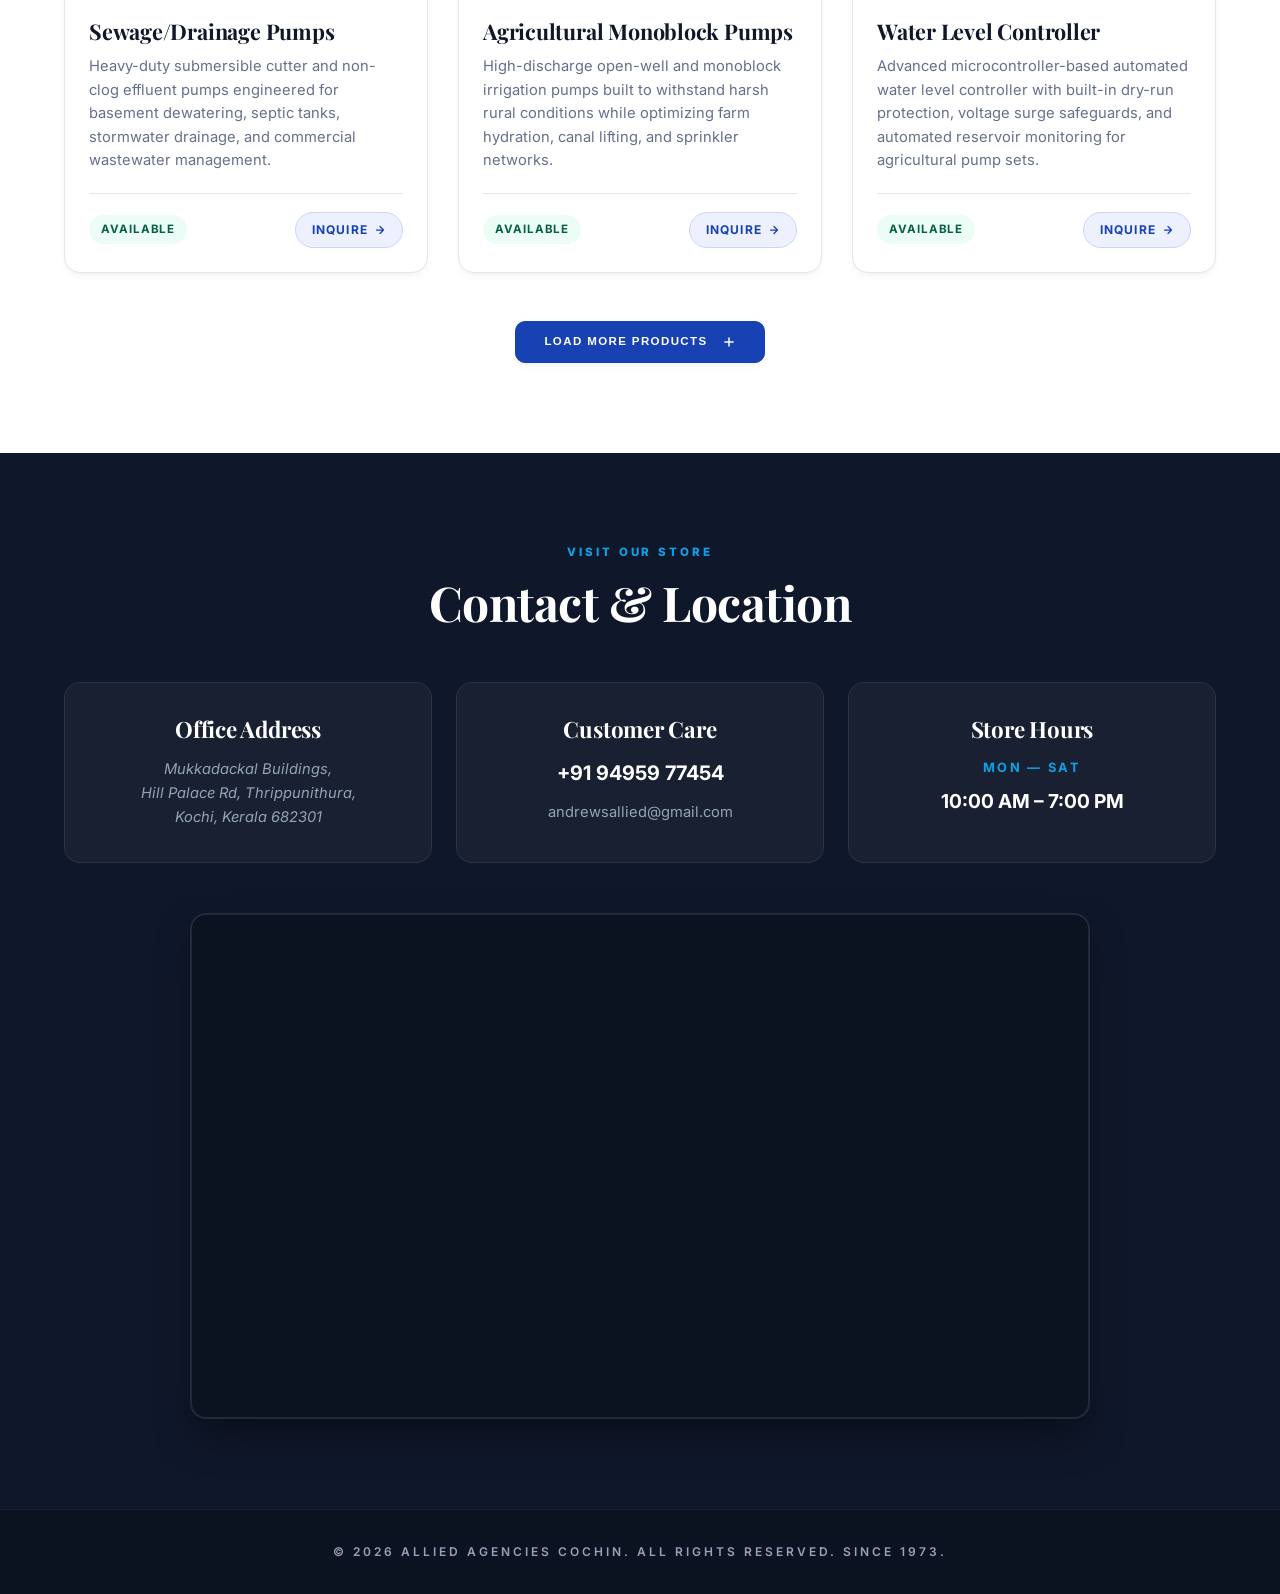
==== commit 0417b40d: "Update product catalog with transparent PNG assets, expand styling, clean brand metadata, and sync a" ====
--- a/index.html
+++ b/index.html
@@ -5,9 +5,9 @@
     <meta name="viewport" content="width=device-width, initial-scale=1.0, shrink-to-fit=no">
     
     <!-- SEO Best Practices Metadata & Ranking Keywords -->
-    <title>Allied Agencies Cochin | Water Pump Dealers in Kochi, Kerala - Kirloskar, Texmo, V-Guard, CRI</title>
-    <meta name="description" content="Allied Agencies Cochin - Leading water pump dealers & suppliers in Kochi, Thrippunithura, Kerala since 1973. Authorized distributor for Kirloskar, Texmo, V-Guard, CRI, KSB submersible, borewell, monoblock & booster pumps.">
-    <meta name="keywords" content="Allied Agencies, Allied Agencies Cochin, Allied Agencies Thrippunithura, Water pump dealers in Kochi, Water pump suppliers Cochin, Kirloskar pumps Kerala, Texmo pump dealers Ernakulam, V-Guard pump distributors Kochi, CRI pumps Kochi, Submersible pump dealers Kerala, Borewell pumps Kochi, Monoblock pumps Kerala, Pressure booster pumps Cochin, Industrial water pumps Kerala, Agriculture pump dealers Thrippunithura, Water pumps Ernakulam">
+    <title>Allied Agencies Cochin | Water Pump Dealers in Kochi, Kerala - Kirloskar, Texmo, V-Guard, KSB</title>
+    <meta name="description" content="Allied Agencies Cochin - Leading water pump dealers & suppliers in Kochi, Thrippunithura, Kerala since 1973. Authorized distributor for Kirloskar, Texmo, V-Guard, KSB submersible, borewell, monoblock & booster pumps.">
+    <meta name="keywords" content="Allied Agencies, Allied Agencies Cochin, Allied Agencies Thrippunithura, Water pump dealers in Kochi, Water pump suppliers Cochin, Kirloskar pumps Kerala, Texmo pump dealers Ernakulam, V-Guard pump distributors Kochi, KSB pumps Kochi, Submersible pump dealers Kerala, Borewell pumps Kochi, Monoblock pumps Kerala, Pressure booster pumps Cochin, Industrial water pumps Kerala, Agriculture pump dealers Thrippunithura, Water pumps Ernakulam">
     
     <!-- Geo Location Metadata for Local Search Ranking -->
     <meta name="geo.region" content="IN-KL">
@@ -17,7 +17,7 @@
 
     <!-- OpenGraph Metadata -->
     <meta property="og:title" content="Allied Agencies Cochin | Water Pump Dealers in Kochi, Kerala">
-    <meta property="og:description" content="Leading water pump suppliers & authorized distributors for Kirloskar, Texmo, V-Guard, and CRI pumps in Kochi, Kerala since 1973.">
+    <meta property="og:description" content="Leading water pump suppliers & authorized distributors for Kirloskar, Texmo, V-Guard, and KSB pumps in Kochi, Kerala since 1973.">
     <meta property="og:type" content="website">
     <meta property="og:url" content="https://alliedagenciescochin.in">
     <meta property="og:image" content="https://alliedagenciescochin.in/src/images/storefront.jpg">
@@ -26,7 +26,7 @@
     <!-- Twitter Card Metadata -->
     <meta name="twitter:card" content="summary_large_image">
     <meta name="twitter:title" content="Allied Agencies Cochin | Water Pump Dealers in Kochi, Kerala">
-    <meta name="twitter:description" content="Authorized distributors for Kirloskar, Texmo, V-Guard, and CRI pumps in Kochi, Kerala since 1973.">
+    <meta name="twitter:description" content="Authorized distributors for Kirloskar, Texmo, V-Guard, and KSB pumps in Kochi, Kerala since 1973.">
     <meta name="twitter:image" content="https://alliedagenciescochin.in/src/images/storefront.jpg">
     
     <!-- Canonical URL Link -->
@@ -54,7 +54,7 @@
       "@type": "LocalBusiness",
       "name": "Allied Agencies Cochin",
       "alternateName": ["Allied Agencies", "Allied Agencies Thrippunithura"],
-      "description": "Authorized water pump dealers and distributors in Kochi, Kerala for Kirloskar, Texmo, V-Guard, CRI, and KSB pumps since 1973.",
+      "description": "Authorized water pump dealers and distributors in Kochi, Kerala for Kirloskar, Texmo, V-Guard, and KSB pumps since 1973.",
       "image": "https://alliedagenciescochin.in/src/images/storefront.jpg",
       "logo": "https://alliedagenciescochin.in/src/images/favicons/android-chrome-512x512.png",
       "telephone": "+919495977454",
@@ -100,7 +100,6 @@
         "Kirloskar Pumps",
         "Texmo Pumps",
         "V-Guard Pumps",
-        "CRI Pumps",
         "KSB Pumps"
       ],
       "openingHoursSpecification": [
@@ -201,7 +200,7 @@
                         <span class="section-subtitle">Our Legacy</span>
                         <h2 class="section-title">Expert Water Engineering</h2>
                         <p>
-                            Founded in 1973 in Thrippunithura, Allied Agencies Cochin stands as Kerala's premier consultant and supplier of water management solutions. We specialize in precision pumping systems for domestic wells, agricultural irrigation networks, and robust industrial fluid transmissions. Supplying and distributing top-tier brands like Kirloskar, V-Guard, Texmo, etc, we deliver custom-engineered systems that optimize efficiency, sustainability, and longevity.
+                            Founded in 1973 in Thrippunithura, Allied Agencies Cochin stands as Kerala's premier consultant and supplier of water management solutions. We specialize in precision pumping systems for domestic wells, agricultural irrigation networks, and robust industrial fluid transmissions. Supplying and distributing top-tier brands like Kirloskar, V-Guard, Texmo, and KSB, we deliver custom-engineered systems that optimize efficiency, sustainability, and longevity.
                         </p>
                         <div class="about-stats">
                             <div class="stat-item">
--- a/src/css/style.css
+++ b/src/css/style.css
@@ -786,31 +786,31 @@
 }
 
 .product-image {
-    height: 230px;
+    height: 250px;
     overflow: hidden;
-    background: #f1f5f9;
+    background: transparent;
     position: relative;
-}
-
-.product-image::after {
-    content: '';
-    position: absolute;
-    bottom: 0;
-    left: 0;
-    width: 100%;
-    height: 35%;
-    background: linear-gradient(transparent, rgba(15, 23, 42, 0.15));
+    display: flex;
+    align-items: center;
+    justify-content: center;
+    padding: 10px 14px;
+    border-bottom: 1px solid var(--border);
 }
 
 .product-image img {
     width: 100%;
     height: 100%;
-    object-fit: cover;
+    max-width: 100%;
+    max-height: 100%;
+    object-fit: contain;
+    object-position: center;
     transition: var(--transition-smooth);
+    filter: drop-shadow(0 4px 12px rgba(0, 0, 0, 0.07));
+    border-radius: var(--border-radius-xs);
 }
 
 .product-card:hover .product-image img {
-    transform: scale(1.05);
+    transform: scale(1.04);
 }
 
 .product-category {
@@ -1286,7 +1286,8 @@
     }
 
     .product-image {
-        height: 185px;
+        height: 220px;
+        padding: 8px 10px;
     }
 
     .product-category {
@@ -1383,7 +1384,8 @@
     }
 
     .product-image {
-        height: 175px;
+        height: 210px;
+        padding: 6px 8px;
     }
 }
 
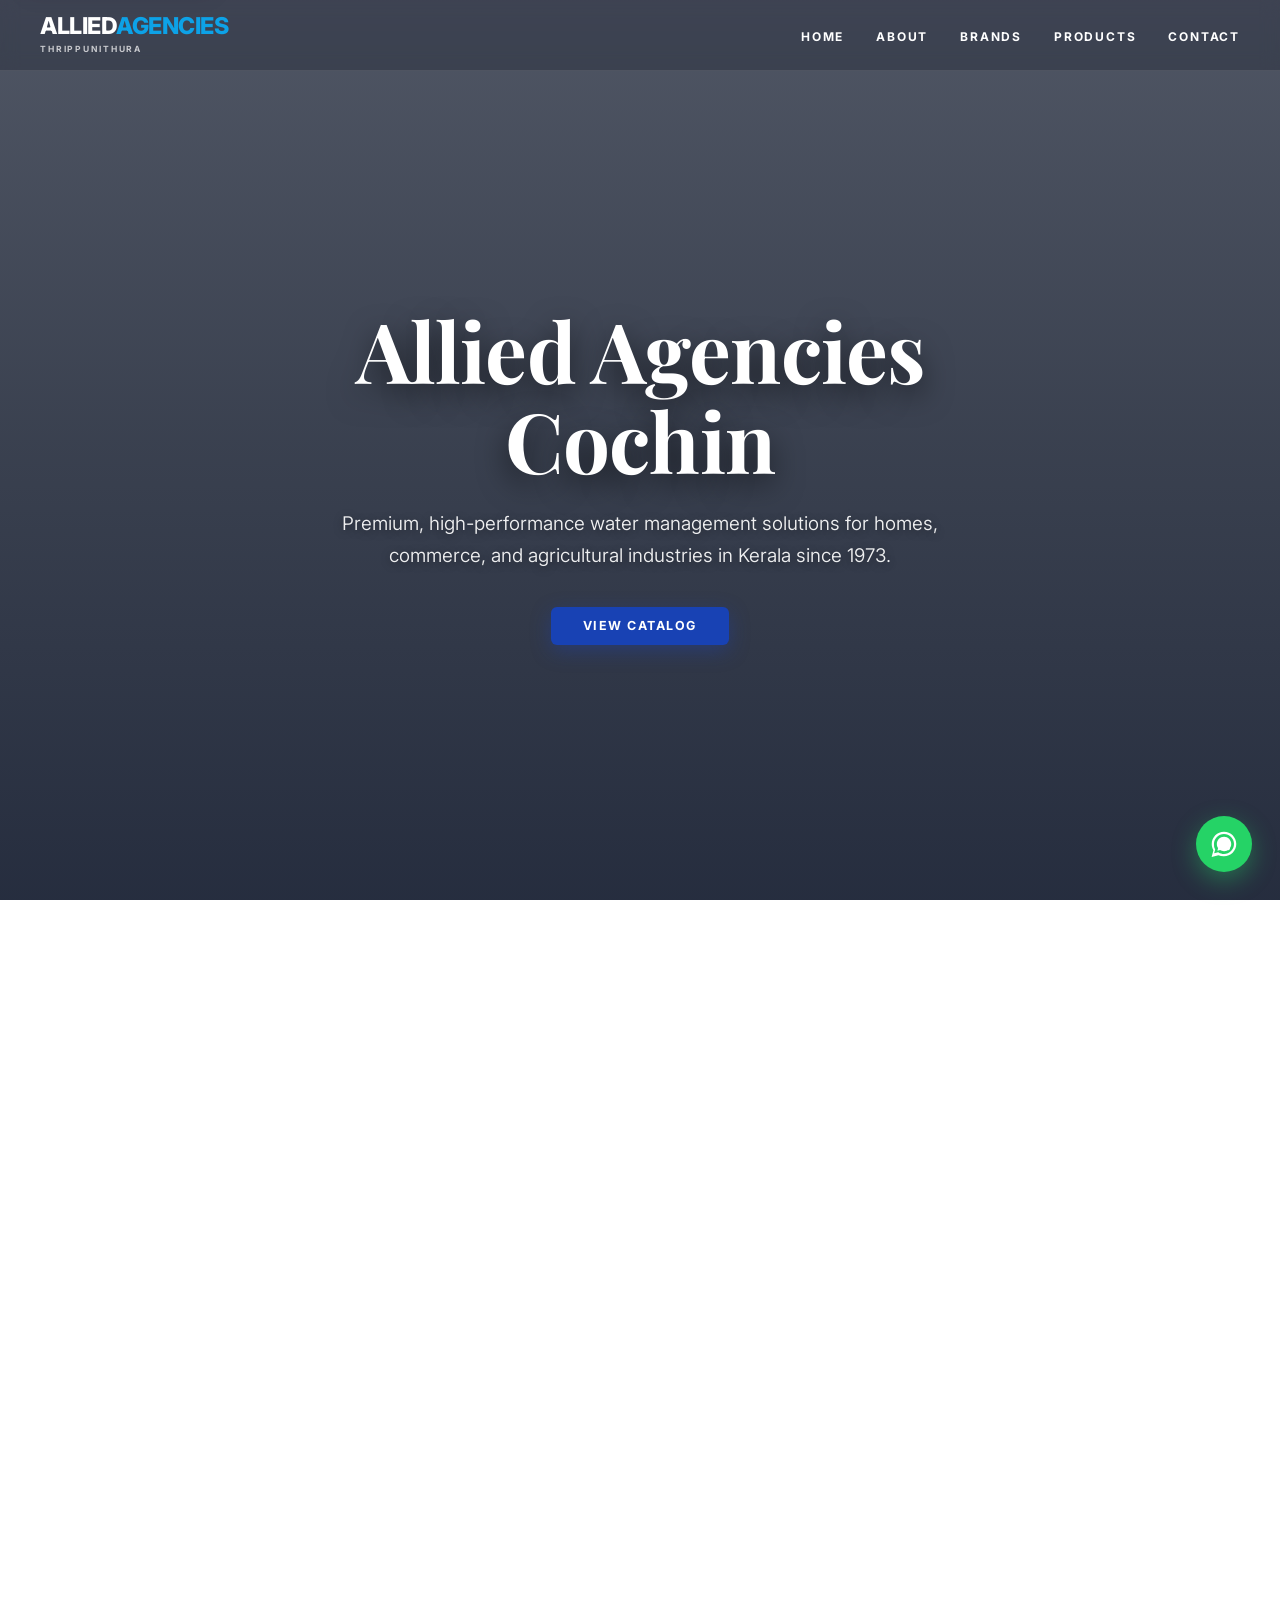
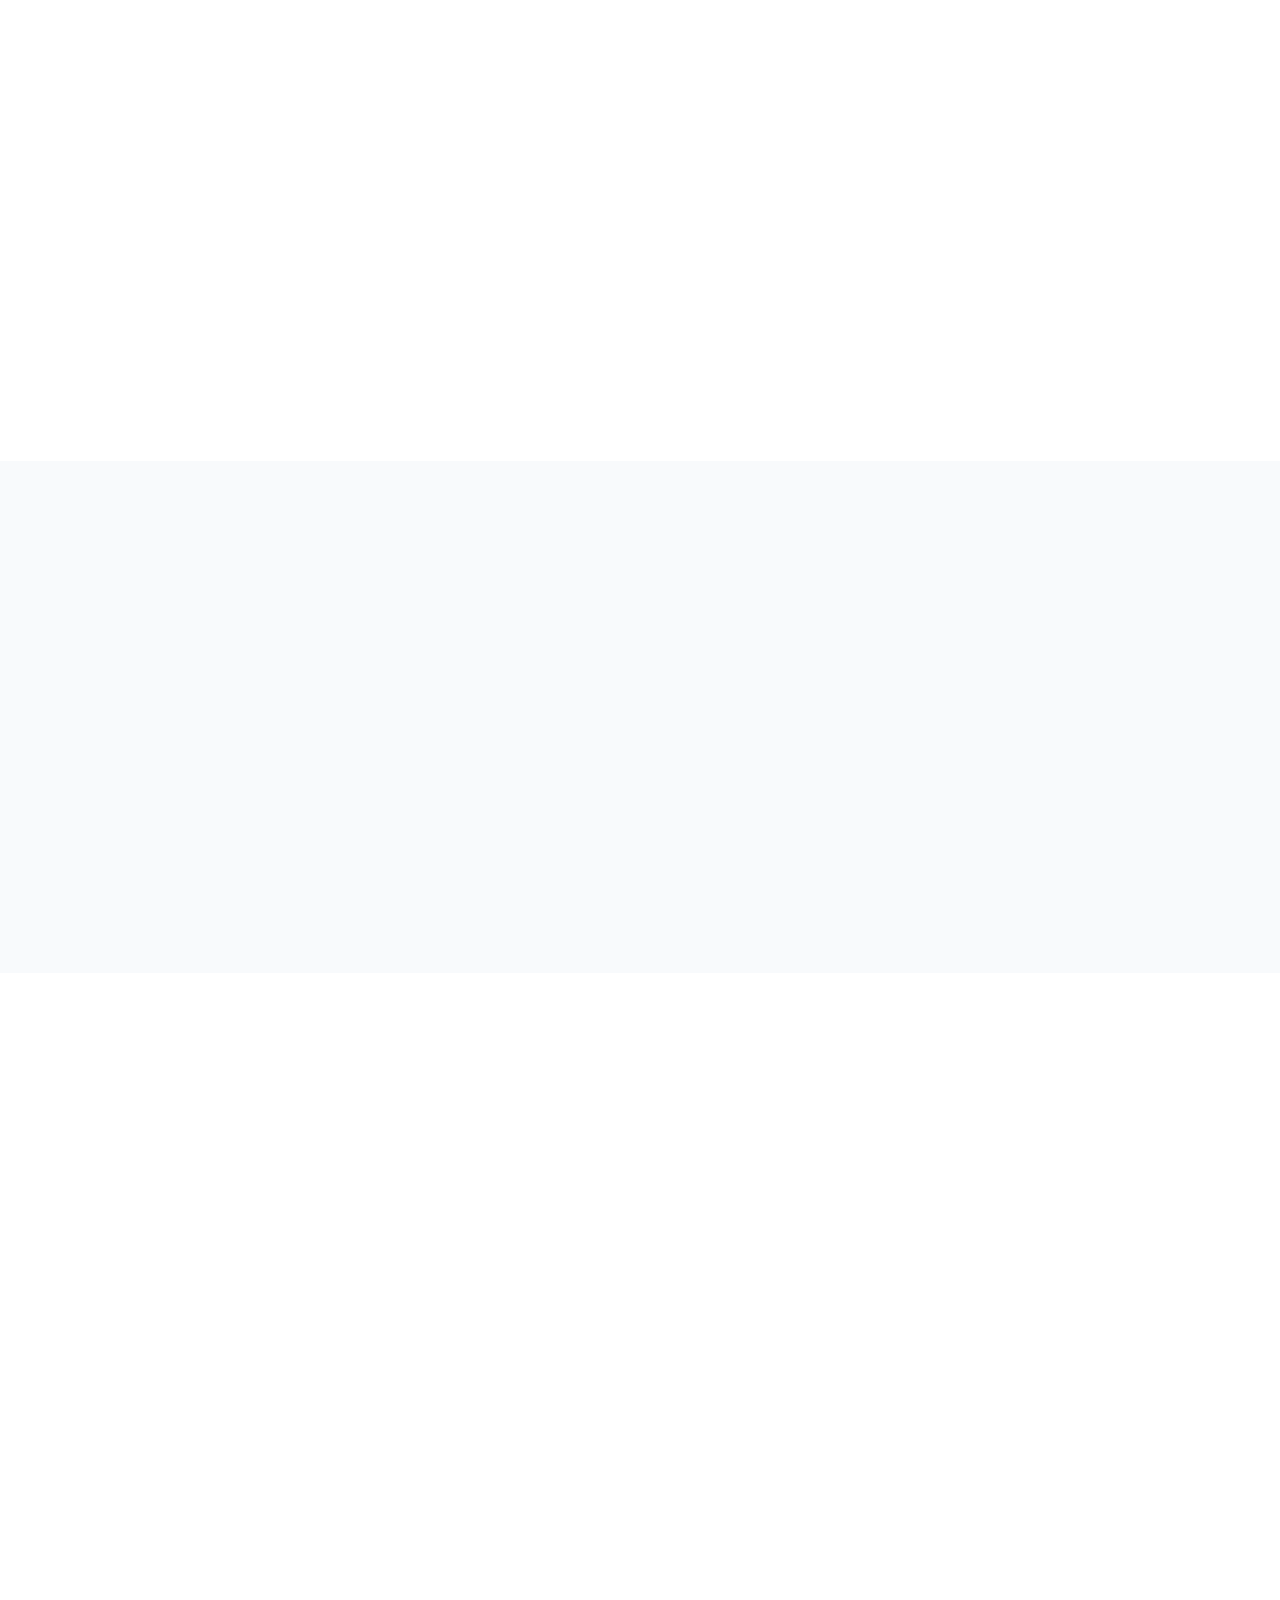
==== commit 340aab1f: "Optimize mobile & desktop Web Vitals, SEO, PWA manifest, and agentic browsing (llms.txt)" ====
--- a/index.html
+++ b/index.html
@@ -31,6 +31,9 @@
     
     <!-- Canonical URL Link -->
     <link rel="canonical" href="https://alliedagenciescochin.in/">
+    
+    <!-- AI Agentic Browsing Metadata -->
+    <link rel="alternate" type="text/markdown" href="/llms.txt" title="LLM Agent Context">
     
     <!-- Favicon & Touch Icons (Google Search & Multi-Device Optimized) -->
     <link rel="icon" type="image/svg+xml" href="src/images/favicons/favicon.svg">
@@ -42,10 +45,15 @@
     <link rel="shortcut icon" href="favicon.ico">
     <link rel="manifest" href="site.webmanifest">
     
-    <!-- Resource Hints & Above-The-Fold Preloads -->
+    <!-- Font Preconnections & Non-blocking Stylesheet -->
     <link rel="preconnect" href="https://fonts.googleapis.com">
     <link rel="preconnect" href="https://fonts.gstatic.com" crossorigin>
-    <link rel="preload" href="https://images.unsplash.com/photo-1518837695005-2083093ee35b?auto=format&fit=crop&w=1920&q=80" as="image">
+    <link rel="stylesheet" href="https://fonts.googleapis.com/css2?family=Inter:wght@400;500;600;700;800&family=Playfair+Display:wght@600;700;800&display=swap">
+    
+    <!-- Resource Hints & Above-The-Fold Responsive Preloads -->
+    <link rel="preconnect" href="https://images.unsplash.com" crossorigin>
+    <link rel="preload" href="https://images.unsplash.com/photo-1518837695005-2083093ee35b?auto=format&fit=crop&w=800&q=60" as="image" media="(max-width: 768px)" fetchpriority="high">
+    <link rel="preload" href="https://images.unsplash.com/photo-1518837695005-2083093ee35b?auto=format&fit=crop&w=1920&q=75" as="image" media="(min-width: 769px)" fetchpriority="high">
     
     <!-- Structured Data (JSON-LD LocalBusiness Schema) -->
     <script type="application/ld+json">
@@ -127,6 +135,9 @@
 </head>
 <body>
     
+    <!-- Accessibility Skip Link -->
+    <a href="#main" class="skip-link">Skip to main content</a>
+    
     <!-- Main Header & Navigation -->
     <header>
         <nav id="navbar" class="transparent">
@@ -144,8 +155,8 @@
                     <li><a href="#contact" id="nav-link-contact">Contact</a></li>
                 </ul>
                 
-                <button class="mobile-menu-btn" id="mobile-menu-btn" aria-label="Open mobile navigation drawer" aria-expanded="false" aria-controls="mobile-menu">
-                    <svg viewBox="0 0 24 24" width="24" height="24" fill="none" stroke="currentColor" stroke-width="2">
+                <button class="mobile-menu-btn" id="mobile-menu-btn" type="button" aria-label="Open mobile navigation drawer" aria-expanded="false" aria-controls="mobile-menu">
+                    <svg viewBox="0 0 24 24" width="24" height="24" fill="none" stroke="currentColor" stroke-width="2" aria-hidden="true">
                         <path d="M4 6h16M4 12h16M4 18h16" stroke-linecap="round" stroke-linejoin="round"></path>
                     </svg>
                 </button>
@@ -155,8 +166,8 @@
 
     <!-- Mobile Navigation Overlay Drawer -->
     <div class="mobile-menu" id="mobile-menu" role="dialog" aria-modal="true" aria-label="Mobile Navigation">
-        <button class="mobile-menu-close" id="mobile-menu-close" aria-label="Close mobile navigation drawer">
-            <svg viewBox="0 0 24 24" width="24" height="24" fill="none" stroke="currentColor" stroke-width="2">
+        <button class="mobile-menu-close" id="mobile-menu-close" type="button" aria-label="Close mobile navigation drawer">
+            <svg viewBox="0 0 24 24" width="24" height="24" fill="none" stroke="currentColor" stroke-width="2" aria-hidden="true">
                 <path d="M6 18L18 6M6 6l12 12" stroke-linecap="round" stroke-linejoin="round"></path>
             </svg>
         </button>
@@ -169,12 +180,12 @@
 
     <!-- WhatsApp Floating Action Button Widget -->
     <a href="https://wa.me/919495977454" class="whatsapp-float" id="whatsapp-float-widget" target="_blank" rel="noopener noreferrer" aria-label="Chat with Allied Agencies on WhatsApp">
-        <svg viewBox="0 0 24 24" width="28" height="28" fill="currentColor">
+        <svg viewBox="0 0 24 24" width="28" height="28" fill="currentColor" aria-hidden="true">
             <path d="M12.031 6.172c-3.181 0-5.767 2.586-5.768 5.766-.001 1.298.38 2.27 1.019 3.287l-.582 2.128 2.182-.573c.978.58 1.911.928 3.145.929 3.178 0 5.767-2.587 5.768-5.766 0-3.18-2.587-5.771-5.764-5.771zm3.392 8.244c-.144.405-.837.774-1.17.824-.312.045-.634.063-1.03-.069-.232-.08-1.034-.404-1.956-1.223-.719-.637-1.203-1.427-1.345-1.667-.142-.24-.015-.371.106-.49.109-.107.24-.282.361-.421.121-.14.161-.24.241-.401.081-.162.04-.303-.02-.422s-.524-1.262-.718-1.73c-.19-.459-.382-.396-.525-.404l-.447-.008c-.154 0-.405.058-.616.288-.212.23-.807.788-.807 1.921 0 1.133.824 2.226.938 2.384.115.157 1.623 2.478 3.931 3.477.549.238.977.38 1.312.487.551.175 1.053.15 1.45.09.444-.066 1.366-.559 1.557-1.097.19-.539.19-1.001.134-1.097-.057-.096-.207-.152-.444-.271zM12 2.182C6.585 2.182 2.182 6.585 2.182 12c0 1.833.502 3.553 1.374 5.027l-1.45 5.305 5.441-1.427A9.762 9.762 0 0012 21.818c5.415 0 9.818-4.403 9.818-9.818s-4.403-9.818-9.818-9.818zM12 20c-1.554 0-3.047-.406-4.35-1.176l-.312-.184-3.232.848.862-3.15-.202-.322A7.947 7.947 0 014 12c0-4.411 3.589-8 8-8s8 3.589 8 8-3.589 8-8 8z"/>
         </svg>
     </a>
 
-    <main>
+    <main id="main">
         
         <!-- Hero Section -->
         <section id="home" class="hero">
@@ -253,9 +264,9 @@
 
                 <!-- Load More Pagination -->
                 <div class="reveal" id="load-more-container" style="text-align: center; margin-top: 48px; display: none;">
-                    <button class="btn btn-secondary" id="load-more-btn" aria-label="Load more products from our catalog">
+                    <button class="btn btn-secondary" id="load-more-btn" type="button" aria-label="Load more products from our catalog">
                         Load More Products
-                        <svg width="14" height="14" viewBox="0 0 24 24" fill="none" stroke="currentColor" stroke-width="2.5" stroke-linecap="round" stroke-linejoin="round" style="margin-left: 6px; transition: transform 0.3s;" id="load-more-icon">
+                        <svg width="14" height="14" viewBox="0 0 24 24" fill="none" stroke="currentColor" stroke-width="2.5" stroke-linecap="round" stroke-linejoin="round" style="margin-left: 6px; transition: transform 0.3s;" id="load-more-icon" aria-hidden="true">
                             <path d="M12 5v14M5 12h14"/>
                         </svg>
                     </button>
@@ -308,9 +319,13 @@
                     </div>
                     <iframe 
                         id="contact-map"
-                        src="https://www.google.com/maps/embed?pb=!1m18!1m12!1m3!1d3929.843463094383!2d76.34906435714718!3d9.946979262202058!2m3!1f0!2f0!3f0!3m2!1i1024!2i768!4f13.1!3m3!1m2!1s0x3b08736fb5d50c73%3A0xe4a9dbcb890ad55f!2sAllied%20Agencies%20Cochin!5e0!3m2!1sen!2sin!4v1769162231967" 
+                        data-src="https://www.google.com/maps/embed?pb=!1m18!1m12!1m3!1d3929.843463094383!2d76.34906435714718!3d9.946979262202058!2m3!1f0!2f0!3f0!3m2!1i1024!2i768!4f13.1!3m3!1m2!1s0x3b08736fb5d50c73%3A0xe4a9dbcb890ad55f!2sAllied%20Agencies%20Cochin!5e0!3m2!1sen!2sin!4v1769162231967" 
+                        src="about:blank"
                         allowfullscreen 
                         loading="lazy"
+                        width="100%"
+                        height="450"
+                        style="border:0;"
                         title="Allied Agencies Cochin Store Location Map">
                     </iframe>
                 </div>
@@ -328,4 +343,3 @@
 
 </body>
 </html>
-
--- a/src/css/style.css
+++ b/src/css/style.css
@@ -1,6 +1,4 @@
 /* Allied Agencies Cochin - Modern Premium Stylesheet */
-
-@import url('https://fonts.googleapis.com/css2?family=Inter:wght@300;400;500;600;700;800&family=Playfair+Display:ital,wght@0,600;0,700;0,800;1,600&display=swap');
 
 /* CSS Custom Properties & Core Variables */
 :root {
@@ -62,20 +60,36 @@
     scrollbar-color: var(--text-light) var(--bg);
 }
 
+/* Accessibility: Skip to Content Link */
+.skip-link {
+    position: absolute;
+    top: -60px;
+    left: 20px;
+    background: var(--primary);
+    color: var(--white);
+    padding: 12px 20px;
+    z-index: 9999;
+    border-radius: var(--border-radius-xs);
+    font-weight: 700;
+    text-decoration: none;
+    transition: top 0.2s ease-in-out;
+    box-shadow: var(--shadow-md);
+}
+
+.skip-link:focus {
+    top: 20px;
+    outline: 3px solid var(--secondary);
+}
+
 body {
     font-family: 'Inter', system-ui, -apple-system, sans-serif;
     color: var(--text);
     background-color: var(--bg);
     line-height: 1.65;
     overflow-x: hidden;
-    opacity: 0;
-    transition: opacity 0.4s ease-out;
     -webkit-font-smoothing: antialiased;
     -moz-osx-font-smoothing: grayscale;
-}
-
-body.loaded {
-    opacity: 1;
+    text-rendering: optimizeLegibility;
 }
 
 h1, h2, h3, h4, h5, h6 {
@@ -528,6 +542,12 @@
     padding: 90px 0;
 }
 
+/* Off-screen DOM rendering optimization for Mobile Web Vitals */
+.about, .brands, .products, .contact {
+    content-visibility: auto;
+    contain-intrinsic-size: 1px 500px;
+}
+
 .section-header {
     text-align: center;
     max-width: 680px;
@@ -1162,6 +1182,8 @@
         min-height: 100vh;
         min-height: 100dvh;
         padding: 80px 0 50px;
+        background: linear-gradient(180deg, rgba(15, 23, 42, 0.75) 0%, rgba(10, 18, 36, 0.82) 50%, rgba(15, 23, 42, 0.92) 100%), 
+                    url('https://images.unsplash.com/photo-1518837695005-2083093ee35b?auto=format&fit=crop&w=800&q=60') center/cover no-repeat;
     }
 
     .hero-content {
